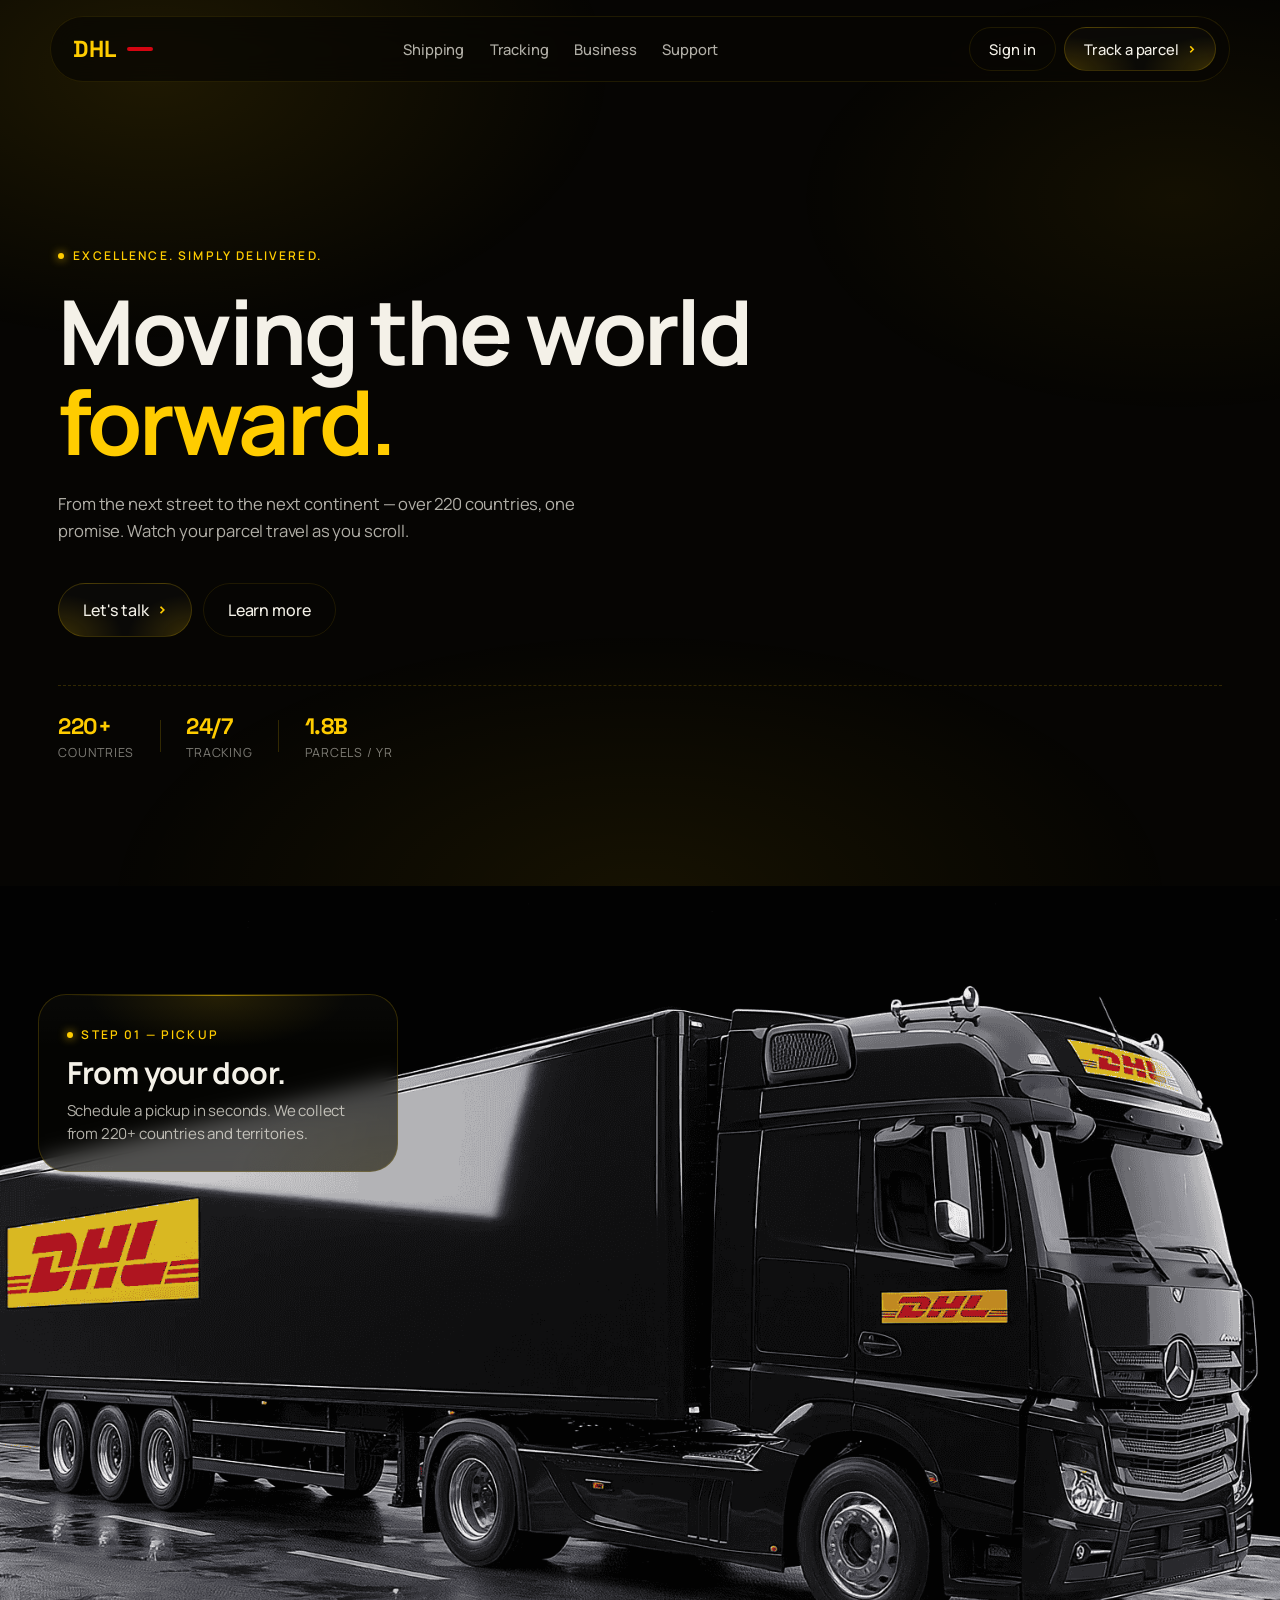
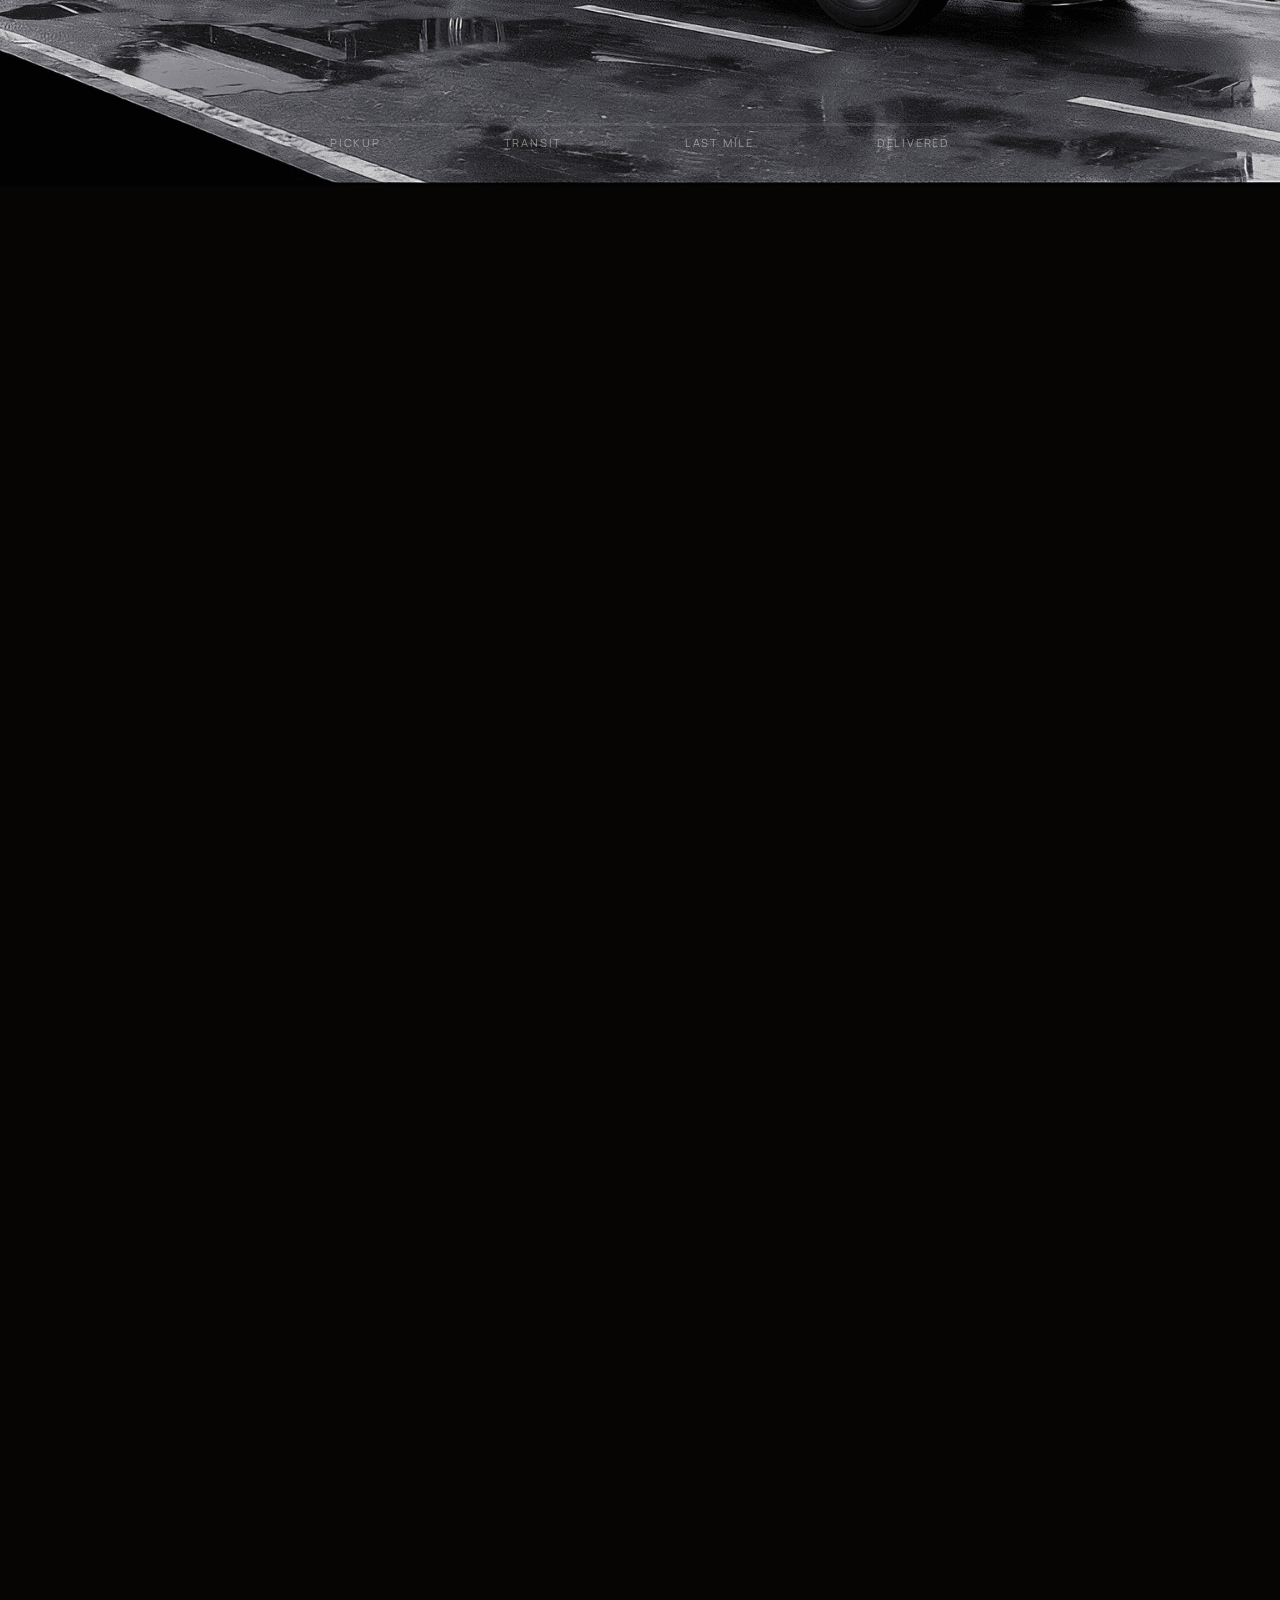
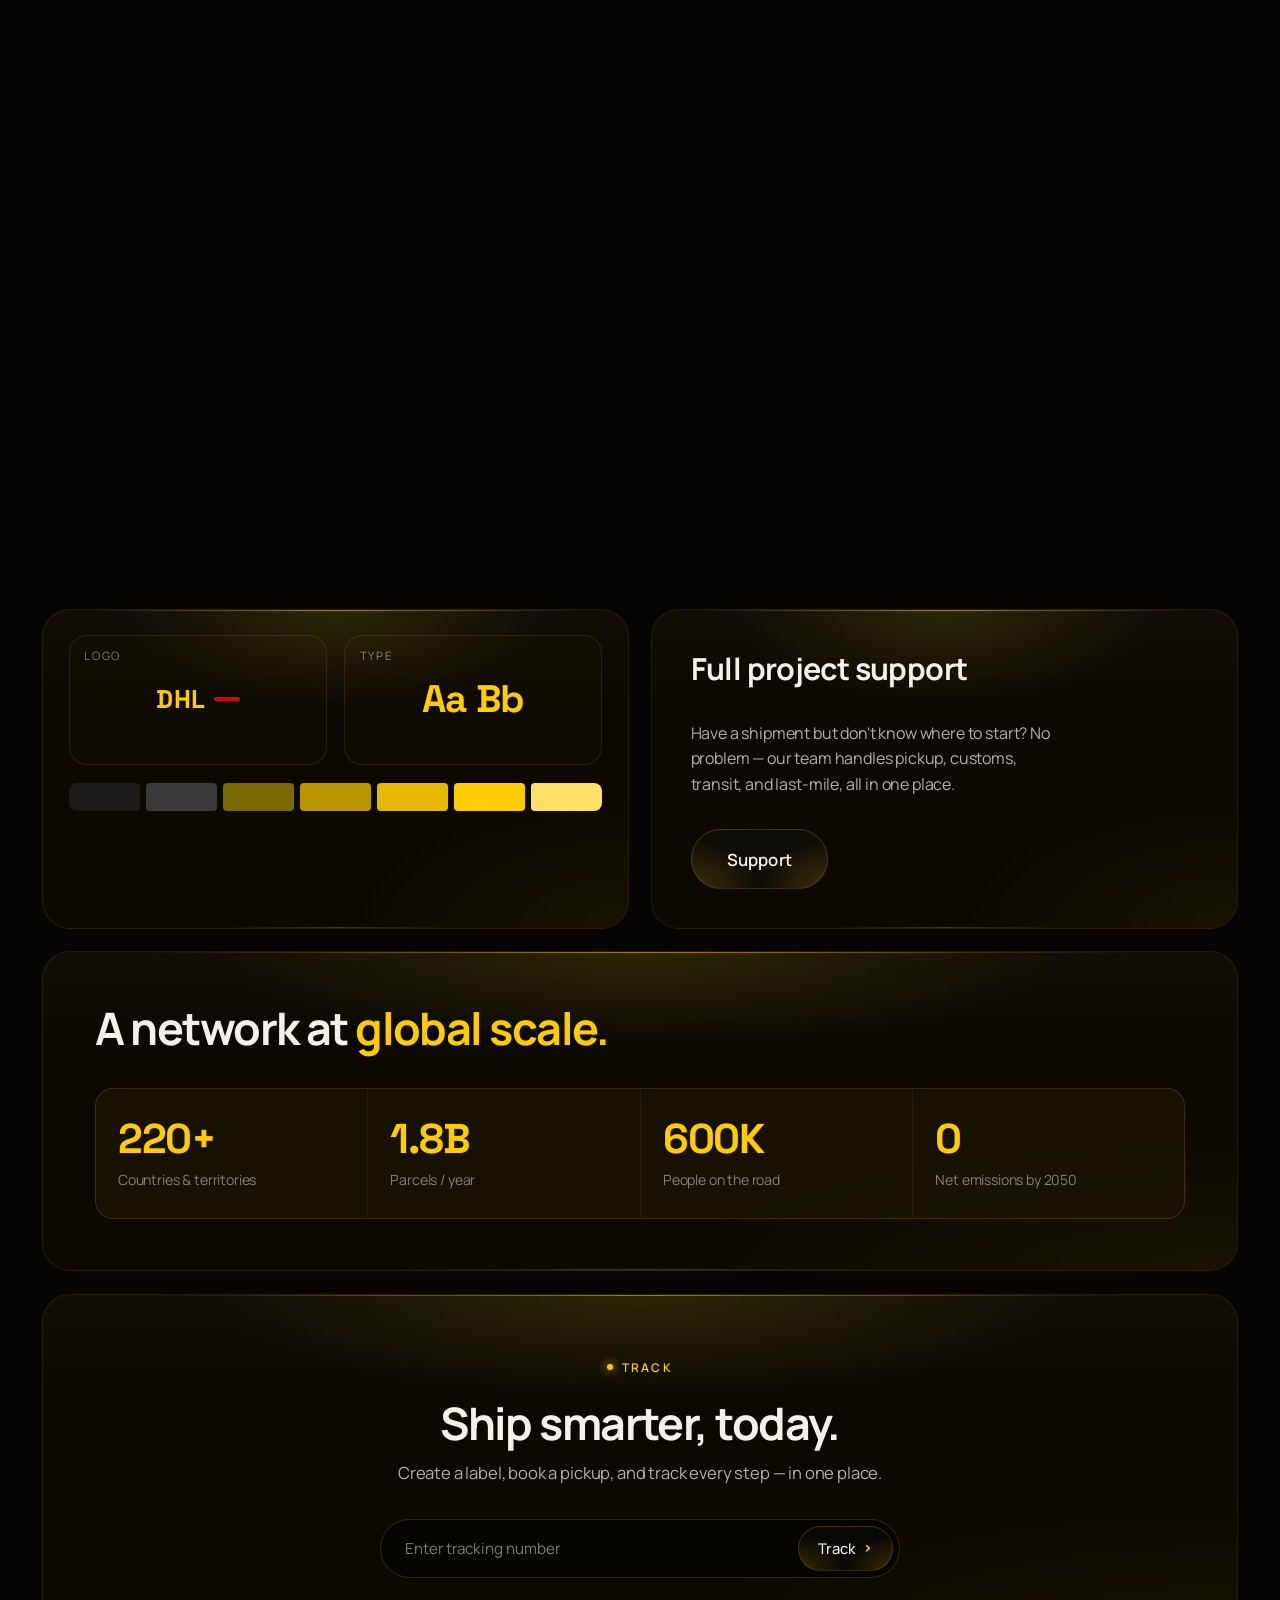
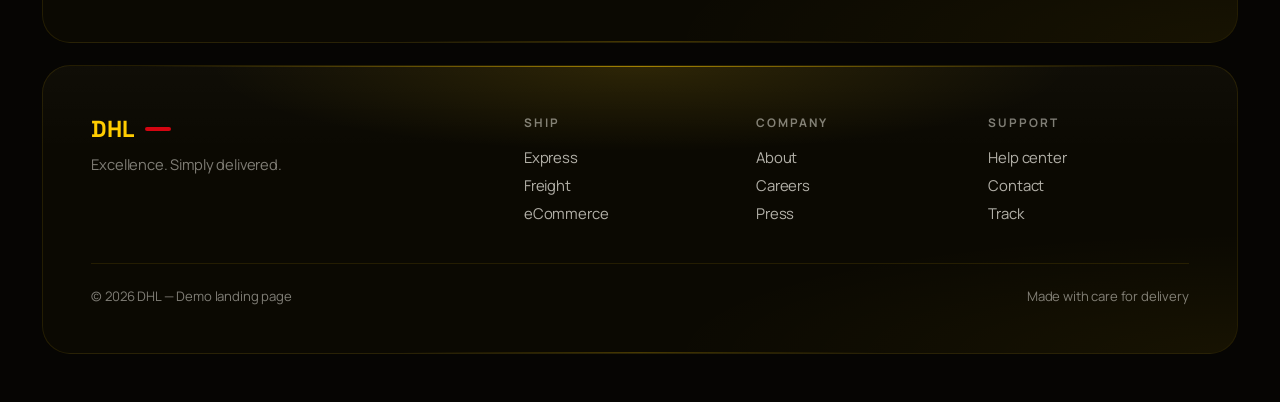
==== index.html @ 3a7c6124 "dd" ====
<!DOCTYPE html>
<html lang="en">
<head>
  <meta charset="UTF-8" />
  <meta name="viewport" content="width=device-width, initial-scale=1.0" />
  <title>DHL — Delivered. Worldwide.</title>
  <link rel="preconnect" href="https://fonts.googleapis.com" />
  <link rel="preconnect" href="https://fonts.gstatic.com" crossorigin />
  <link
    href="https://fonts.googleapis.com/css2?family=Manrope:wght@300;400;500;600;700;800&family=Space+Grotesk:wght@500;700&display=swap"
    rel="stylesheet"
  />
  <link rel="stylesheet" href="style.css" />
</head>
<body>
  <!-- ambient glow -->
  <div class="ambient" aria-hidden="true"></div>

  <!-- NAV -->
  <header class="nav card-thin">
    <a class="brand" href="#">
      <span class="brand-mark">DHL</span>
      <span class="brand-bar"></span>
    </a>
    <nav class="nav-links">
      <a href="#shipping">Shipping</a>
      <a href="#tracking">Tracking</a>
      <a href="#business">Business</a>
      <a href="#support">Support</a>
    </nav>
    <div class="nav-cta">
      <button class="pill ghost">Sign in</button>
      <button class="pill">Track a parcel <span class="arrow">›</span></button>
    </div>
  </header>

  <main>
   <div class="page">
    <!-- HERO CARD -->
    <section class="card hero-card">
      <div class="card-glow"></div>
      <div class="kicker"><span class="dot"></span> Excellence. Simply delivered.</div>
      <h1 class="display">
        Moving the world<br />
        <span class="accent">forward.</span>
      </h1>
      <p class="lede">
        From the next street to the next continent — over 220 countries, one promise.
        Watch your parcel travel as you scroll.
      </p>
      <div class="hero-actions">
        <button class="pill lg">Let's talk <span class="arrow">›</span></button>
        <button class="pill ghost lg">Learn more</button>
      </div>
      <div class="hero-meta">
        <div><span class="meta-num">220+</span><span class="meta-lbl">Countries</span></div>
        <div class="vline"></div>
        <div><span class="meta-num">24/7</span><span class="meta-lbl">Tracking</span></div>
        <div class="vline"></div>
        <div><span class="meta-num">1.8B</span><span class="meta-lbl">Parcels / yr</span></div>
      </div>
    </section>
   </div>

    <!-- SCROLL SCENE (full-bleed) -->
    <section class="scroll-scene">
      <div class="sticky">
        <canvas id="frames"></canvas>

        <!-- Top-left -->
        <div class="overlay-card tl" data-start="0.0" data-end="0.35">
          <div class="card-glow"></div>
          <span class="kicker"><span class="dot"></span> Step 01 — Pickup</span>
          <h2>From your door.</h2>
          <p>Schedule a pickup in seconds. We collect from 220+ countries and territories.</p>
        </div>

        <!-- Top-right -->
        <div class="overlay-card tr" data-start="0.25" data-end="0.6">
          <div class="card-glow"></div>
          <span class="kicker"><span class="dot"></span> Step 02 — In transit</span>
          <h2>On the move.</h2>
          <p>Real-time tracking, 24/7 — sorting hubs, long-haul road and air, all visible.</p>
        </div>

        <!-- Bottom-left -->
        <div class="overlay-card bl" data-start="0.5" data-end="0.85">
          <div class="card-glow"></div>
          <span class="kicker"><span class="dot"></span> Step 03 — Last mile</span>
          <h2>Through every city.</h2>
          <p>Hybrid fleets and local couriers. Fewer emissions, faster doorstep arrivals.</p>
        </div>

        <!-- Bottom-right -->
        <div class="overlay-card br" data-start="0.75" data-end="1.0">
          <div class="card-glow"></div>
          <span class="kicker"><span class="dot"></span> Step 04 — Delivered</span>
          <h2>To their hands.</h2>
          <p>Signed, photographed, confirmed. Peace of mind, every time.</p>
        </div>

        <!-- Route progress -->
        <div class="route">
          <div class="route-track"><div class="route-fill" id="routeFill"></div></div>
          <div class="route-labels">
            <span>Pickup</span><span>Transit</span><span>Last mile</span><span>Delivered</span>
          </div>
        </div>
      </div>
    </section>

   <div class="page">
    <!-- BRAND / SUPPORT CARD ROW -->
    <section class="row">
      <div class="card brand-card">
        <div class="card-glow"></div>
        <div class="brand-row">
          <div class="brand-tile">
            <span class="tile-lbl">Logo</span>
            <div class="tile-content">
              <span class="brand-mark">DHL</span>
              <span class="brand-bar"></span>
            </div>
          </div>
          <div class="brand-tile">
            <span class="tile-lbl">Type</span>
            <div class="tile-content type-sample">Aa Bb</div>
          </div>
        </div>
        <div class="palette">
          <span style="--c:#1a1a1a"></span>
          <span style="--c:#3a3a3a"></span>
          <span style="--c:#7a6800"></span>
          <span style="--c:#b89400"></span>
          <span style="--c:#e6b800"></span>
          <span style="--c:#ffcc00"></span>
          <span style="--c:#ffe066"></span>
        </div>
      </div>

      <div class="card support-card">
        <div class="card-glow"></div>
        <h3>Full project support</h3>
        <p>
          Have a shipment but don't know where to start? No problem — our team
          handles pickup, customs, transit, and last-mile, all in one place.
        </p>
        <button class="pill big-cta">Support</button>
      </div>
    </section>

    <!-- STATS CARD -->
    <section class="card stats-card">
      <div class="card-glow"></div>
      <h3 class="display sm">A network at <span class="accent">global scale.</span></h3>
      <div class="stats-grid">
        <div class="stat">
          <div class="num">220+</div>
          <div class="lbl">Countries &amp; territories</div>
        </div>
        <div class="stat">
          <div class="num">1.8B</div>
          <div class="lbl">Parcels / year</div>
        </div>
        <div class="stat">
          <div class="num">600K</div>
          <div class="lbl">People on the road</div>
        </div>
        <div class="stat">
          <div class="num">0</div>
          <div class="lbl">Net emissions by 2050</div>
        </div>
      </div>
    </section>

    <!-- TRACK CTA CARD -->
    <section class="card cta-card">
      <div class="card-glow"></div>
      <span class="kicker"><span class="dot"></span> Track</span>
      <h3 class="display sm">Ship smarter, today.</h3>
      <p class="lede">Create a label, book a pickup, and track every step — in one place.</p>
      <div class="cta-row">
        <input type="text" placeholder="Enter tracking number" />
        <button class="pill">Track <span class="arrow">›</span></button>
      </div>
    </section>

    <!-- FOOTER -->
    <footer class="card foot-card">
      <div class="card-glow"></div>
      <div class="foot-grid">
        <div>
          <div class="brand">
            <span class="brand-mark">DHL</span>
            <span class="brand-bar"></span>
          </div>
          <p class="muted">Excellence. Simply delivered.</p>
        </div>
        <div>
          <h4>Ship</h4>
          <a>Express</a><a>Freight</a><a>eCommerce</a>
        </div>
        <div>
          <h4>Company</h4>
          <a>About</a><a>Careers</a><a>Press</a>
        </div>
        <div>
          <h4>Support</h4>
          <a>Help center</a><a>Contact</a><a>Track</a>
        </div>
      </div>
      <div class="foot-bottom">
        <span>© 2026 DHL — Demo landing page</span>
        <span>Made with care for delivery</span>
      </div>
    </footer>
   </div>
  </main>

  <script src="app.js"></script>
</body>
</html>
---- style.css ----
/* ============================================
   DHL — yellow design system, Paradigm-inspired
   ============================================ */

*, *::before, *::after { margin: 0; padding: 0; box-sizing: border-box; }

:root {
  --bg:        #060503;
  --bg-2:      #0c0a04;
  --surface:   rgba(255, 204, 0, 0.025);
  --surface-2: rgba(255, 204, 0, 0.04);
  --line:      rgba(255, 204, 0, 0.10);
  --line-2:    rgba(255, 204, 0, 0.18);
  --fg:        #f4f1e8;
  --fg-soft:   rgba(244, 241, 232, 0.72);
  --muted:     rgba(244, 241, 232, 0.5);
  --yellow:    #ffcc00;
  --yellow-2:  #ffe066;
  --yellow-dim:#b89400;
  --red:       #d40511;
  --radius:    28px;
  --radius-sm: 18px;
  --radius-pill: 999px;
}

html, body {
  background: var(--bg);
  color: var(--fg);
  font-family: "Manrope", -apple-system, BlinkMacSystemFont, "Segoe UI", sans-serif;
  -webkit-font-smoothing: antialiased;
  text-rendering: optimizeLegibility;
  letter-spacing: -0.01em;
}
body { width: 100%; }

a { color: inherit; text-decoration: none; }
button { font: inherit; cursor: pointer; border: none; background: none; color: inherit; }
input { font: inherit; }

.accent { color: var(--yellow); }
.muted  { color: var(--muted); }

/* ---------- Ambient page glow ---------- */
.ambient {
  position: fixed;
  inset: 0;
  pointer-events: none;
  z-index: 0;
  background:
    radial-gradient(60vw 50vh at 12% 8%,  rgba(255, 204, 0, 0.10), transparent 60%),
    radial-gradient(50vw 40vh at 92% 22%, rgba(255, 204, 0, 0.06), transparent 60%),
    radial-gradient(70vw 50vh at 50% 100%, rgba(255, 204, 0, 0.07), transparent 60%);
}

/* ---------- Page layout ---------- */
main {
  position: relative;
  z-index: 1;
}
.page {
  max-width: 1240px;
  margin: 0 auto;
  padding: 0 1.4rem;
  display: flex;
  flex-direction: column;
  gap: 1.4rem;
}
/* spacing for the first page wrapper (under fixed nav) and the last */
main > .page:first-child { padding-top: 9rem; padding-bottom: 1.4rem; }
main > .page:last-child  { padding-top: 1.4rem; padding-bottom: 3rem; }

/* ---------- Card system ---------- */
.card {
  position: relative;
  border-radius: var(--radius);
  background:
    linear-gradient(180deg, rgba(255,255,255,0.02), rgba(255,255,255,0) 30%),
    var(--surface);
  border: 1px solid var(--line);
  overflow: hidden;
  isolation: isolate;
}
/* top-edge highlight (gradient border feel) */
.card::before {
  content: "";
  position: absolute;
  top: 0; left: 8%; right: 8%;
  height: 1px;
  background: linear-gradient(90deg, transparent, var(--yellow), transparent);
  opacity: 0.55;
  pointer-events: none;
}
/* bottom edge subtle line */
.card::after {
  content: "";
  position: absolute;
  bottom: 0; left: 30%; right: 30%;
  height: 1px;
  background: linear-gradient(90deg, transparent, rgba(255,204,0,0.25), transparent);
  pointer-events: none;
}
/* internal radial glow */
.card-glow {
  position: absolute;
  inset: -1px;
  pointer-events: none;
  background:
    radial-gradient(60% 50% at 50% 0%, rgba(255, 204, 0, 0.12), transparent 60%),
    radial-gradient(80% 70% at 100% 100%, rgba(255, 204, 0, 0.05), transparent 60%);
  z-index: -1;
}

.card-thin {
  border-radius: var(--radius-pill);
  border: 1px solid var(--line);
  background: rgba(8, 7, 4, 0.7);
  backdrop-filter: blur(14px);
  -webkit-backdrop-filter: blur(14px);
}

/* ---------- Pills (buttons) ---------- */
.pill {
  position: relative;
  display: inline-flex;
  align-items: center;
  gap: 0.5rem;
  padding: 0.7rem 1.2rem;
  border-radius: var(--radius-pill);
  border: 1px solid var(--line-2);
  background:
    radial-gradient(120% 200% at 0% 100%, rgba(255,204,0,0.18), transparent 40%),
    radial-gradient(120% 200% at 100% 100%, rgba(255,204,0,0.18), transparent 40%),
    rgba(255, 255, 255, 0.02);
  color: var(--fg);
  font-weight: 500;
  font-size: 0.92rem;
  letter-spacing: -0.005em;
  transition: border-color 0.2s ease, background 0.2s ease, transform 0.15s ease;
}
.pill:hover {
  border-color: var(--yellow);
  transform: translateY(-1px);
}
.pill .arrow {
  display: inline-block;
  transform: translateY(-1px);
  color: var(--yellow);
  font-weight: 700;
}
.pill.lg  { padding: 0.95rem 1.5rem; font-size: 1rem; }
.pill.big-cta {
  padding: 1.1rem 2.2rem;
  font-size: 1.05rem;
  font-weight: 600;
  letter-spacing: 0.01em;
}
.pill.ghost {
  background: transparent;
  border-color: var(--line);
}
.pill.ghost:hover { border-color: var(--line-2); }

/* ---------- Typography ---------- */
.kicker {
  display: inline-flex;
  align-items: center;
  gap: 0.55rem;
  font-size: 0.75rem;
  font-weight: 600;
  letter-spacing: 0.18em;
  text-transform: uppercase;
  color: var(--yellow);
  margin-bottom: 1.4rem;
}
.kicker .dot {
  width: 6px; height: 6px;
  border-radius: 50%;
  background: var(--yellow);
  box-shadow: 0 0 10px var(--yellow);
}
.display {
  font-size: clamp(2.6rem, 7vw, 5.6rem);
  font-weight: 700;
  letter-spacing: -0.035em;
  line-height: 1.0;
  color: var(--fg);
}
.display.sm {
  font-size: clamp(1.8rem, 3.6vw, 2.8rem);
  font-weight: 700;
  line-height: 1.1;
}
.lede {
  font-size: clamp(1rem, 1.3vw, 1.12rem);
  color: var(--fg-soft);
  line-height: 1.6;
  max-width: 56ch;
}

/* ---------- NAV ---------- */
.nav {
  position: fixed;
  top: 1rem;
  left: 50%;
  transform: translateX(-50%);
  z-index: 50;
  width: min(1180px, calc(100vw - 2rem));
  display: flex;
  align-items: center;
  justify-content: space-between;
  padding: 0.6rem 0.8rem 0.6rem 1.4rem;
}
.brand {
  display: inline-flex;
  align-items: center;
  gap: 0.55rem;
}
.brand-mark {
  font-family: "Space Grotesk", "Manrope", sans-serif;
  font-weight: 700;
  font-size: 1.45rem;
  letter-spacing: 0.02em;
  color: var(--yellow);
}
.brand-bar {
  display: inline-block;
  width: 26px; height: 4px;
  background: var(--red);
  border-radius: 2px;
}
.nav-links {
  display: flex;
  gap: 1.6rem;
  font-size: 0.92rem;
  color: var(--fg-soft);
  font-weight: 500;
}
.nav-links a:hover { color: var(--yellow); }
.nav-cta { display: flex; gap: 0.5rem; }

@media (max-width: 880px) {
  .nav-links { display: none; }
}

/* ---------- HERO (transparent, no card chrome) ---------- */
.hero-card {
  padding: clamp(2rem, 5vw, 4.4rem) clamp(0.5rem, 2vw, 1rem);
  min-height: 80vh;
  display: flex;
  flex-direction: column;
  justify-content: center;
  background: transparent;
  border: none;
  border-radius: 0;
  overflow: visible;
}
.hero-card::before,
.hero-card::after { content: none; }
.hero-card .card-glow { display: none; }
.hero-card .display { margin-bottom: 1.6rem; }
.hero-card .lede { margin-bottom: 2.4rem; }
.hero-actions {
  display: flex;
  gap: 0.7rem;
  flex-wrap: wrap;
  margin-bottom: 3rem;
}
.hero-meta {
  display: flex;
  align-items: center;
  gap: 1.6rem;
  padding-top: 1.6rem;
  border-top: 1px dashed var(--line-2);
}
.hero-meta > div {
  display: flex;
  flex-direction: column;
  gap: 0.2rem;
}
.meta-num {
  font-family: "Space Grotesk", sans-serif;
  font-weight: 700;
  font-size: 1.4rem;
  color: var(--yellow);
  letter-spacing: -0.02em;
}
.meta-lbl {
  font-size: 0.78rem;
  color: var(--muted);
  letter-spacing: 0.06em;
  text-transform: uppercase;
}
.vline { width: 1px; height: 32px; background: var(--line-2); }

/* ---------- SCROLL SCENE (full-bleed) ---------- */
.scroll-scene {
  position: relative;
  height: 500vh;
  width: 100vw;
}
.sticky {
  position: sticky;
  top: 0;
  height: 100vh;
  width: 100vw;
  overflow: hidden;
}
#frames {
  position: absolute;
  inset: 0;
  width: 100%;
  height: 100%;
  display: block;
}

/* Corner cards — corners of frames are empty */
.overlay-card {
  position: absolute;
  max-width: 360px;
  padding: 1.6rem 1.7rem;
  border-radius: var(--radius);
  background:
    linear-gradient(180deg, rgba(255,255,255,0.02), transparent 30%),
    rgba(8, 7, 4, 0.62);
  border: 1px solid var(--line-2);
  backdrop-filter: blur(10px);
  -webkit-backdrop-filter: blur(10px);
  opacity: 0;
  transform: translateY(14px);
  transition: opacity 0.55s ease, transform 0.55s ease;
  pointer-events: none;
  overflow: hidden;
  isolation: isolate;
}
.overlay-card::before {
  content: "";
  position: absolute;
  top: 0; left: 8%; right: 8%;
  height: 1px;
  background: linear-gradient(90deg, transparent, var(--yellow), transparent);
  opacity: 0.55;
}
.overlay-card.is-active { opacity: 1; transform: translateY(0); }
.overlay-card .kicker { margin-bottom: 0.8rem; }
.overlay-card h2 {
  font-size: clamp(1.4rem, 2.4vw, 1.9rem);
  font-weight: 700;
  letter-spacing: -0.02em;
  line-height: 1.1;
  margin-bottom: 0.55rem;
  color: var(--fg);
}
.overlay-card p {
  font-size: 0.94rem;
  line-height: 1.55;
  color: var(--fg-soft);
}

.overlay-card.tl { top: 12vh; left: 3vw; }
.overlay-card.tr { top: 12vh; right: 3vw; }
.overlay-card.bl { bottom: 16vh; left: 3vw; }
.overlay-card.br { bottom: 16vh; right: 3vw; }

@media (max-width: 760px) {
  .overlay-card { max-width: 78vw; padding: 1.1rem 1.2rem; }
  .overlay-card.tl, .overlay-card.tr { top: 9vh; }
  .overlay-card.bl, .overlay-card.br { bottom: 22vh; }
}

/* Route progress */
.route {
  position: absolute;
  bottom: 4vh;
  left: 50%;
  transform: translateX(-50%);
  width: min(620px, 80vw);
  pointer-events: none;
}
.route-track {
  height: 3px;
  background: rgba(255,255,255,0.08);
  border-radius: 999px;
  overflow: hidden;
}
.route-fill {
  height: 100%;
  width: 0%;
  background: var(--yellow);
  box-shadow: 0 0 18px rgba(255, 204, 0, 0.6);
  transition: width 0.08s linear;
}
.route-labels {
  margin-top: 0.6rem;
  display: flex;
  justify-content: space-between;
  font-size: 0.7rem;
  letter-spacing: 0.16em;
  text-transform: uppercase;
  color: var(--muted);
}

/* ---------- ROW (brand + support, like reference) ---------- */
.row {
  display: grid;
  grid-template-columns: 1fr 1fr;
  gap: 1.4rem;
}
@media (max-width: 880px) {
  .row { grid-template-columns: 1fr; }
}

.brand-card {
  padding: 1.6rem;
  display: flex;
  flex-direction: column;
  gap: 1.1rem;
}
.brand-row {
  display: grid;
  grid-template-columns: 1fr 1fr;
  gap: 1.1rem;
}
.brand-tile {
  position: relative;
  border-radius: var(--radius-sm);
  border: 1px solid var(--line);
  padding: 1.2rem 1.2rem 1.4rem;
  min-height: 130px;
  display: flex;
  flex-direction: column;
  justify-content: center;
  align-items: center;
  background: rgba(255, 204, 0, 0.015);
}
.tile-lbl {
  position: absolute;
  top: 0.7rem; left: 0.9rem;
  font-size: 0.72rem;
  letter-spacing: 0.14em;
  text-transform: uppercase;
  color: var(--muted);
}
.tile-content {
  display: flex;
  align-items: center;
  gap: 0.5rem;
}
.tile-content .brand-mark { font-size: 1.6rem; }
.type-sample {
  font-family: "Space Grotesk", sans-serif;
  font-size: 2.4rem;
  font-weight: 700;
  color: var(--yellow);
  letter-spacing: -0.02em;
}
.palette {
  display: flex;
  gap: 6px;
  height: 28px;
  border-radius: 8px;
  overflow: hidden;
}
.palette span {
  flex: 1;
  background: var(--c);
  border-radius: 4px;
}

.support-card {
  padding: clamp(1.6rem, 3vw, 2.4rem);
  display: flex;
  flex-direction: column;
  justify-content: space-between;
  gap: 1.4rem;
  min-height: 320px;
}
.support-card h3 {
  font-size: clamp(1.4rem, 2.4vw, 1.9rem);
  font-weight: 700;
  letter-spacing: -0.02em;
  color: var(--fg);
}
.support-card p {
  color: var(--fg-soft);
  line-height: 1.6;
  font-size: 1rem;
  max-width: 38ch;
}
.support-card .pill { align-self: flex-start; }

/* ---------- STATS CARD ---------- */
.stats-card {
  padding: clamp(2rem, 4vw, 3.4rem);
}
.stats-grid {
  margin-top: 2.2rem;
  display: grid;
  grid-template-columns: repeat(4, 1fr);
  gap: 1px;
  background: var(--line);
  border-radius: var(--radius-sm);
  overflow: hidden;
  border: 1px solid var(--line);
}
.stat {
  background: rgba(0,0,0,0.4);
  padding: 1.8rem 1.4rem;
}
.stat .num {
  font-family: "Space Grotesk", sans-serif;
  font-size: clamp(1.8rem, 3.4vw, 2.6rem);
  font-weight: 700;
  color: var(--yellow);
  letter-spacing: -0.03em;
  line-height: 1;
}
.stat .lbl {
  margin-top: 0.7rem;
  color: var(--muted);
  font-size: 0.88rem;
}
@media (max-width: 760px) {
  .stats-grid { grid-template-columns: repeat(2, 1fr); }
}

/* ---------- CTA CARD ---------- */
.cta-card {
  padding: clamp(2.4rem, 5vw, 4rem);
  text-align: center;
  display: flex;
  flex-direction: column;
  align-items: center;
}
.cta-card .kicker { justify-content: center; }
.cta-card .lede {
  margin: 0.8rem auto 2rem;
  text-align: center;
}
.cta-row {
  display: flex;
  gap: 0.4rem;
  width: min(520px, 100%);
  background: rgba(0,0,0,0.55);
  border: 1px solid var(--line-2);
  border-radius: var(--radius-pill);
  padding: 0.4rem;
}
.cta-row input {
  flex: 1;
  background: transparent;
  border: none;
  outline: none;
  padding: 0 1.1rem;
  color: var(--fg);
  font-size: 0.95rem;
}
.cta-row input::placeholder { color: var(--muted); }

/* ---------- FOOTER CARD ---------- */
.foot-card {
  padding: clamp(2rem, 4vw, 3rem);
}
.foot-grid {
  display: grid;
  grid-template-columns: 2fr 1fr 1fr 1fr;
  gap: 2rem;
  padding-bottom: 2rem;
  border-bottom: 1px solid var(--line);
}
.foot-grid h4 {
  font-size: 0.74rem;
  letter-spacing: 0.16em;
  text-transform: uppercase;
  color: var(--muted);
  margin-bottom: 1rem;
  font-weight: 700;
}
.foot-grid a {
  display: block;
  color: var(--fg-soft);
  font-size: 0.93rem;
  margin-bottom: 0.5rem;
}
.foot-grid a:hover { color: var(--yellow); }
.foot-grid .muted { margin-top: 0.6rem; font-size: 0.92rem; }
.foot-bottom {
  padding-top: 1.4rem;
  display: flex;
  justify-content: space-between;
  color: var(--muted);
  font-size: 0.82rem;
}
@media (max-width: 760px) {
  .foot-grid { grid-template-columns: 1fr 1fr; }
  .foot-bottom { flex-direction: column; gap: 0.5rem; }
}
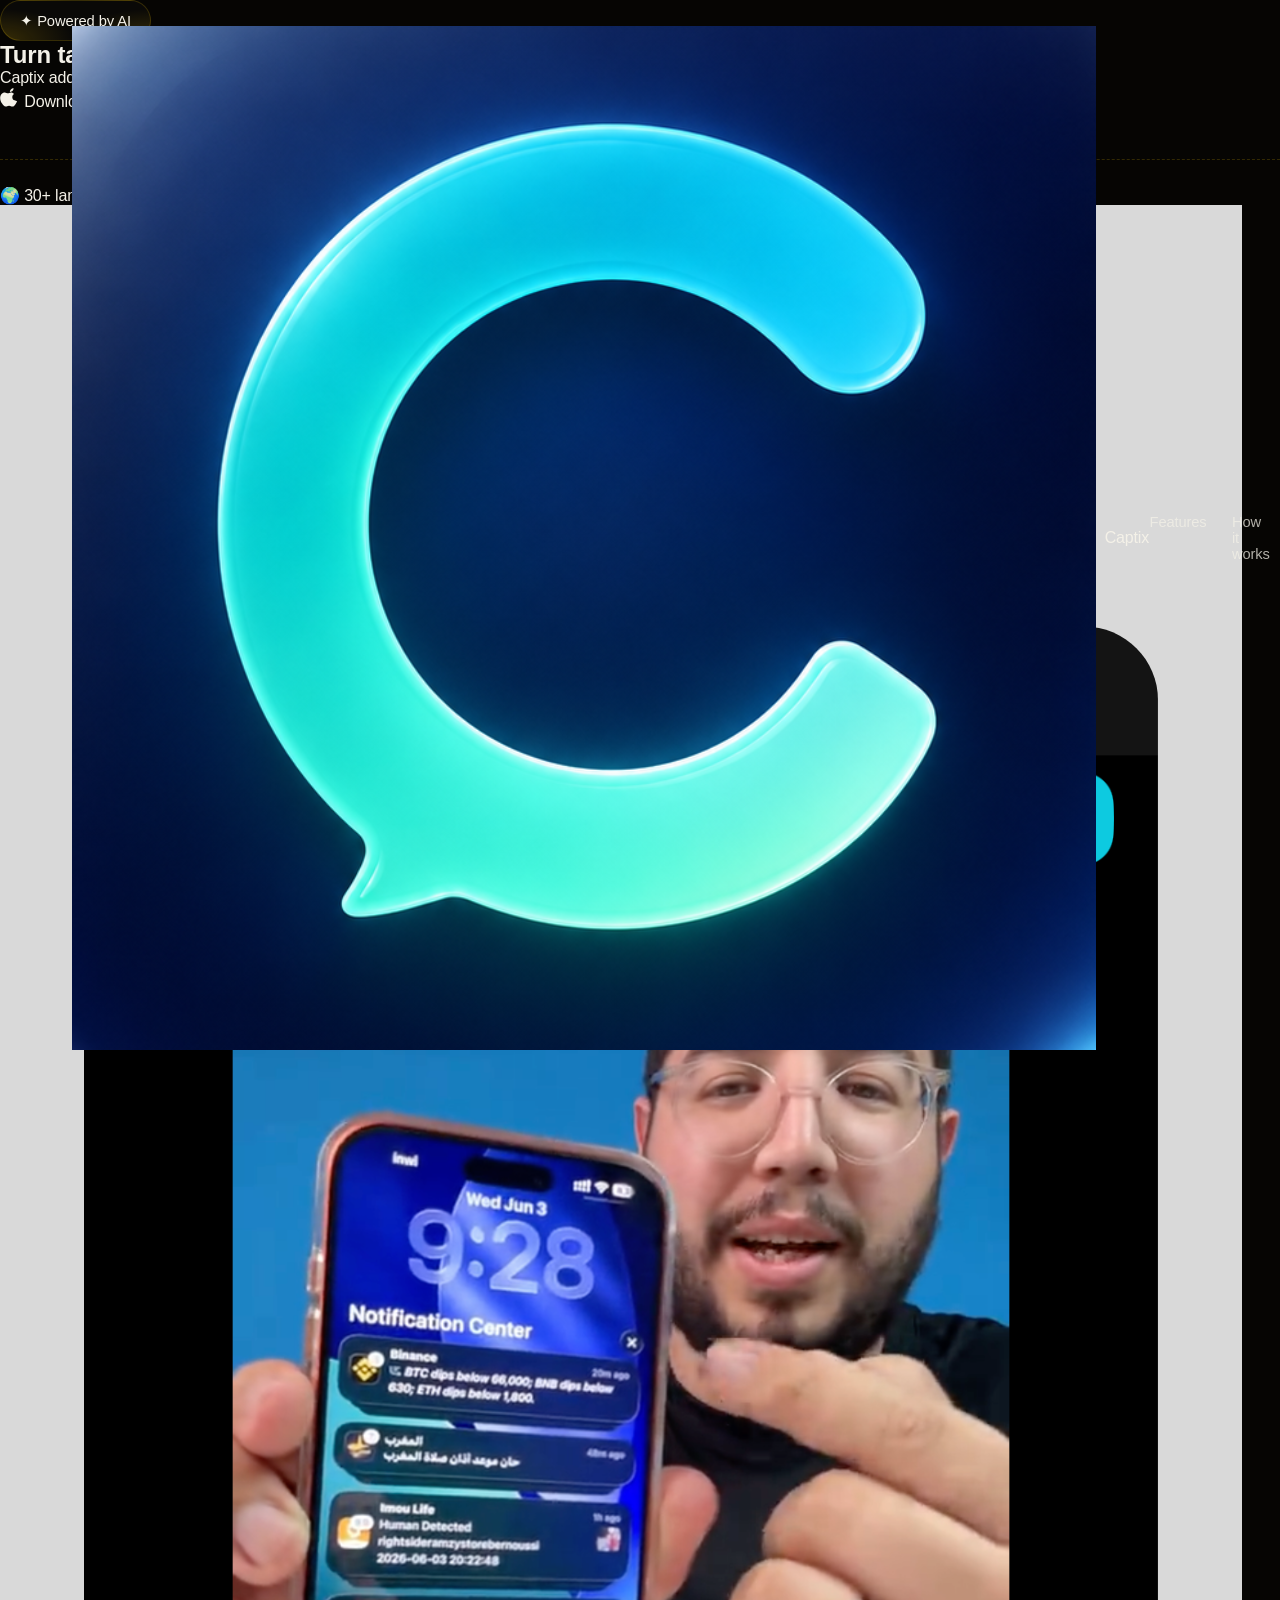
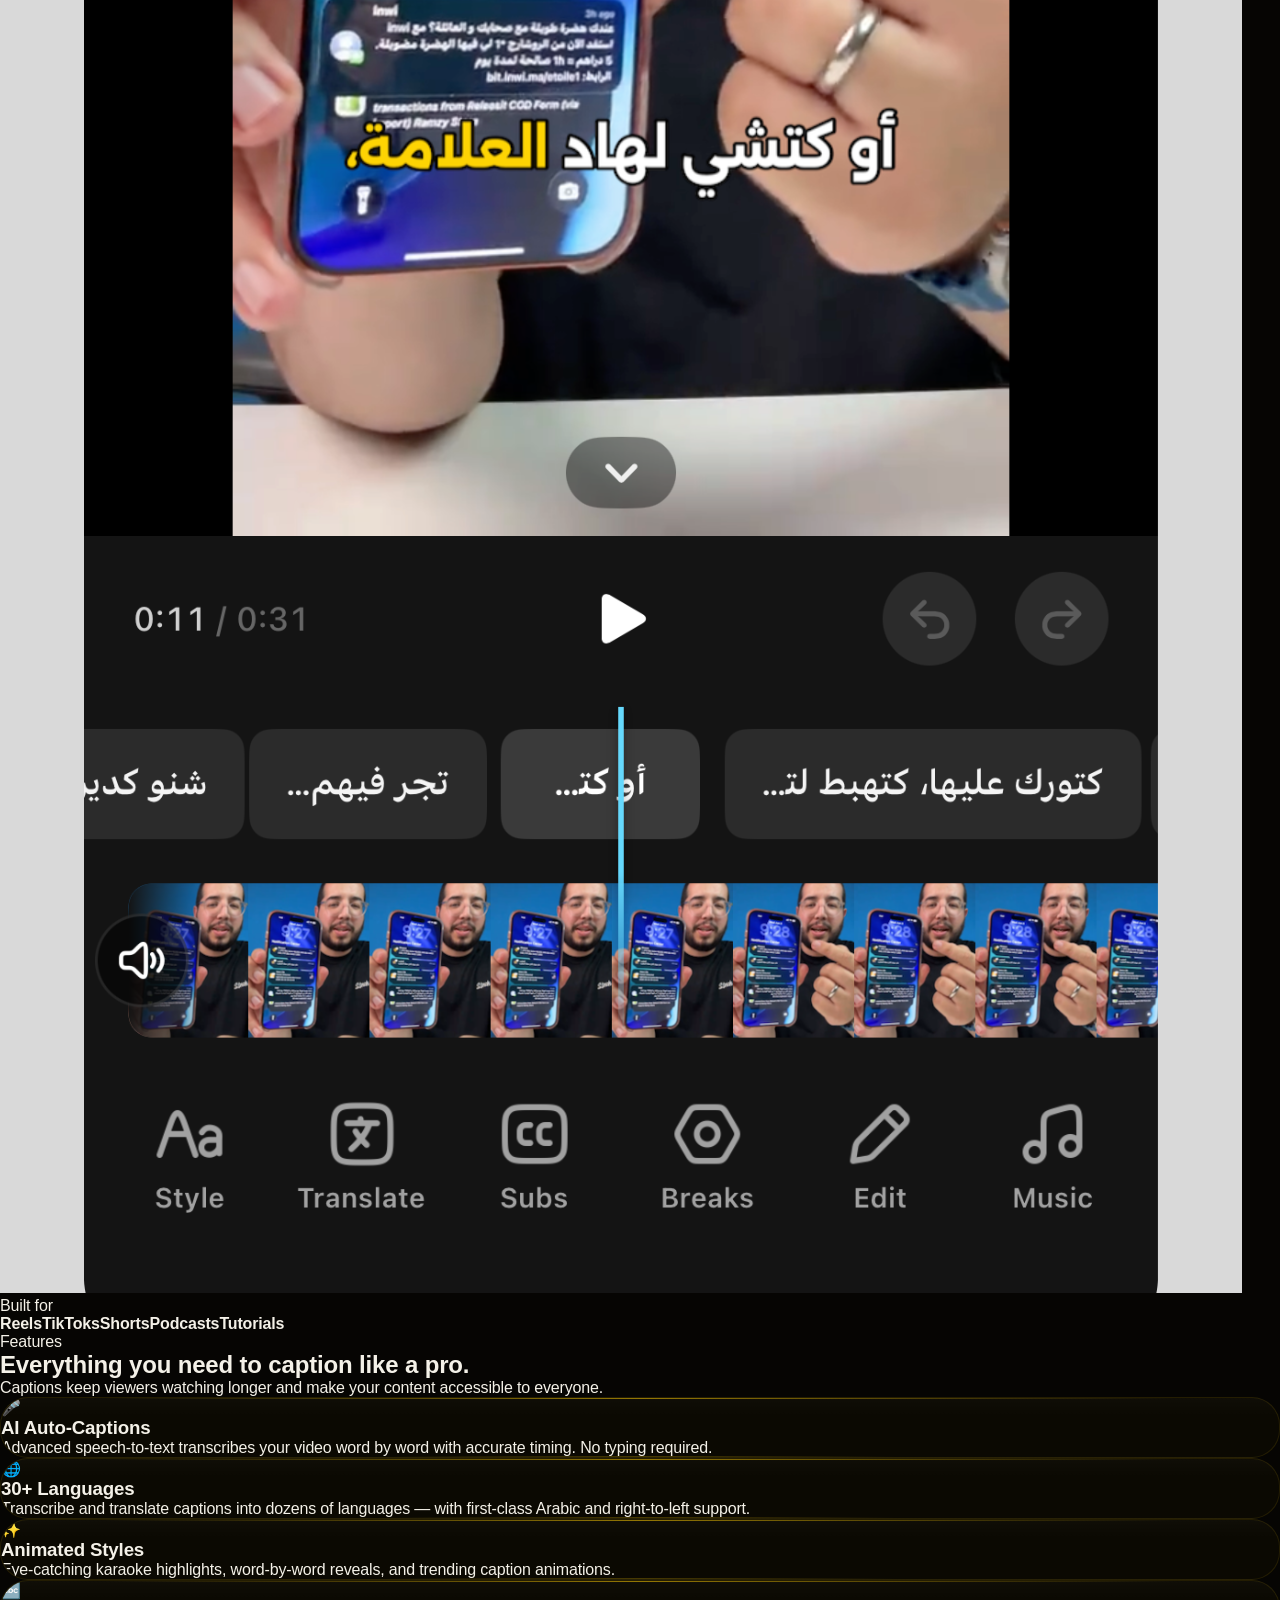
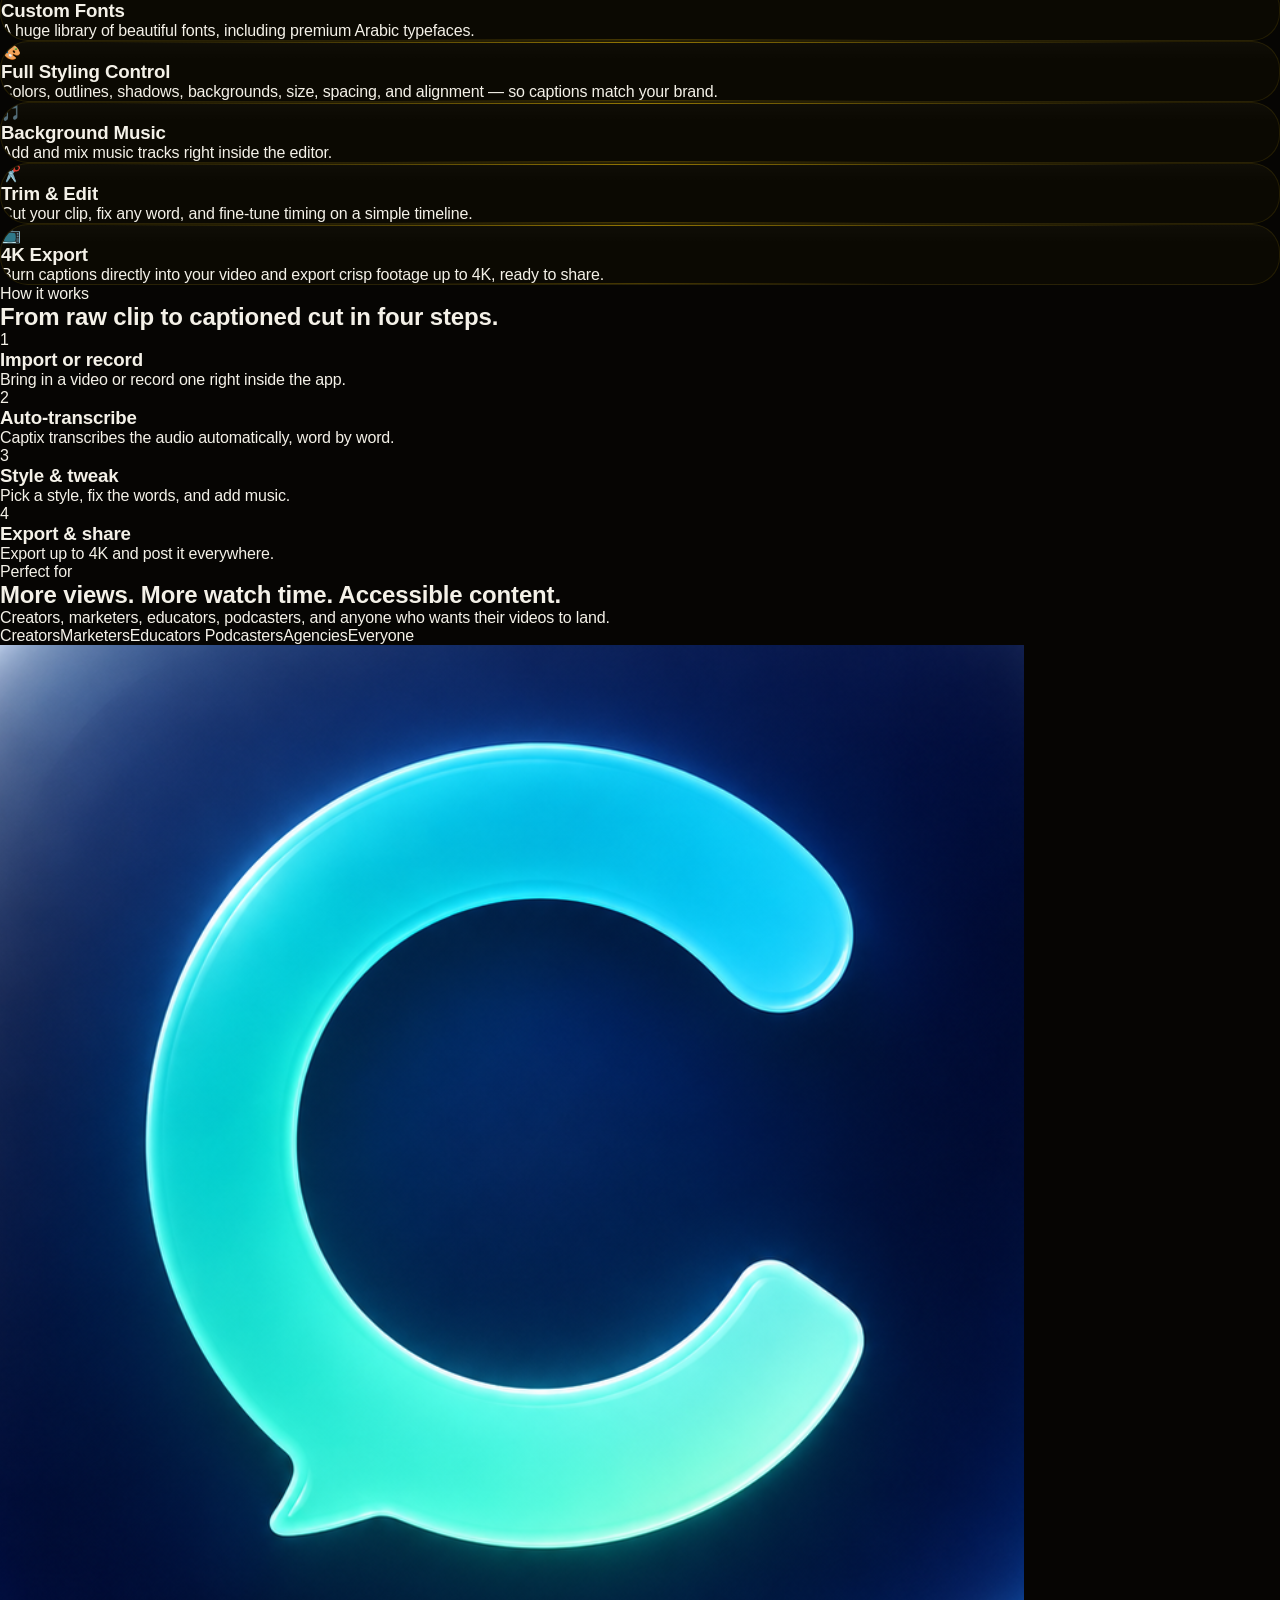
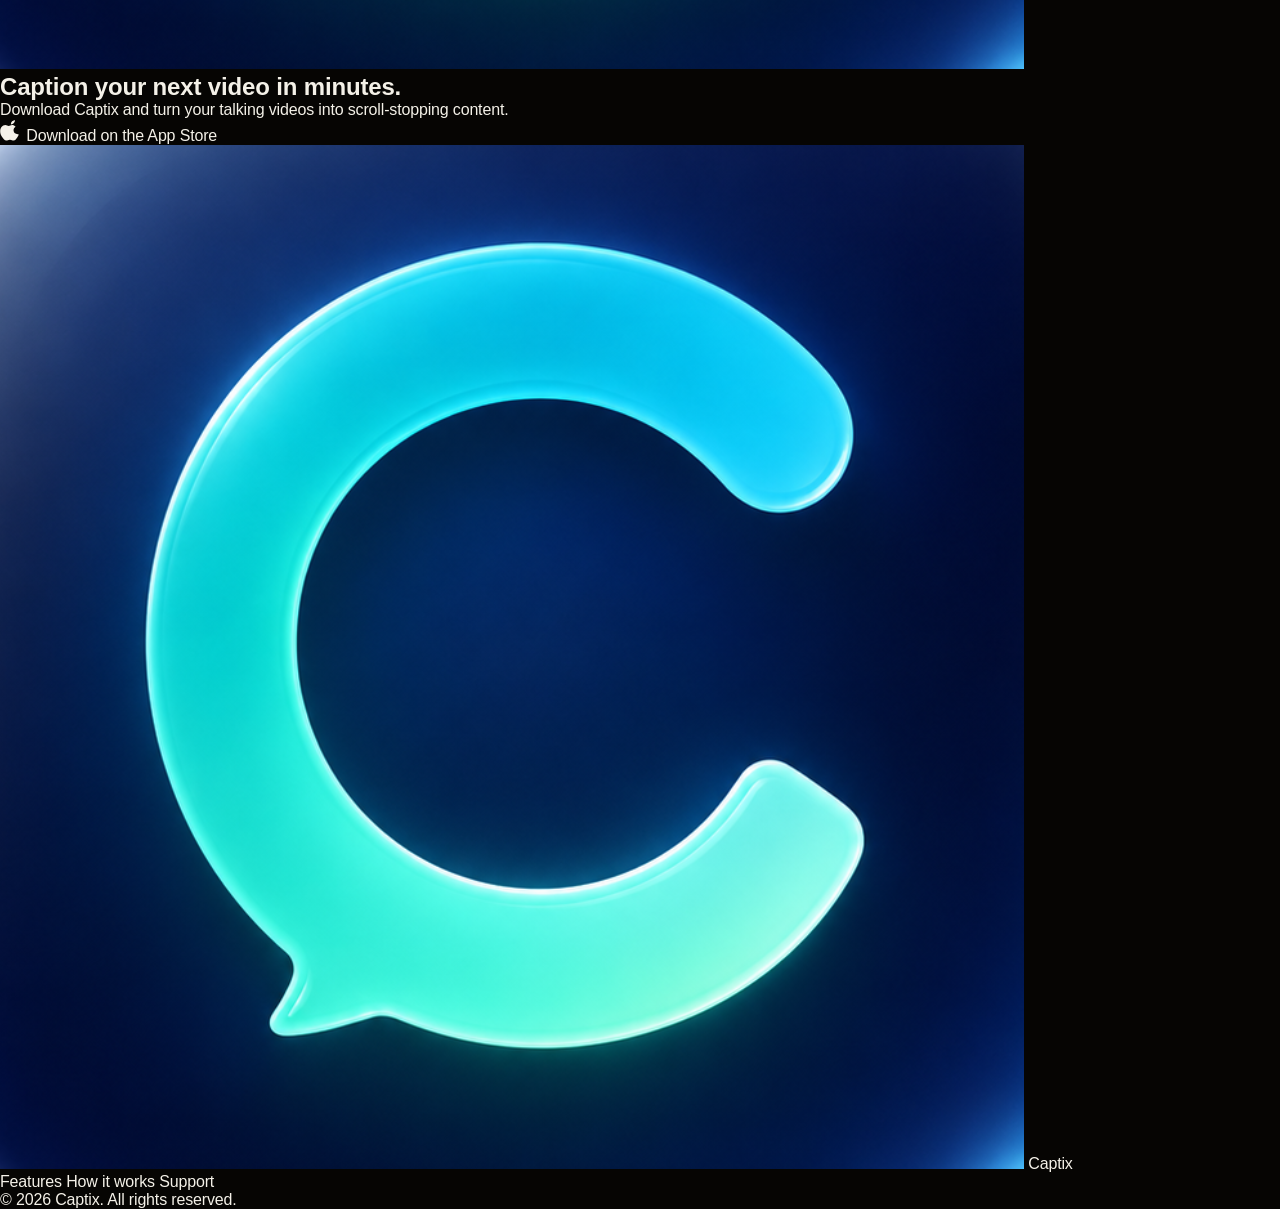
==== commit d9e5850e: "gg" ====
--- a/index.html
+++ b/index.html
@@ -3,220 +3,172 @@
 <head>
   <meta charset="UTF-8" />
   <meta name="viewport" content="width=device-width, initial-scale=1.0" />
-  <title>DHL — Delivered. Worldwide.</title>
+  <title>Captix — AI Captions for Your Videos</title>
+  <meta name="description" content="Captix turns your talking videos into scroll-stopping content with automatic, perfectly timed AI captions. Import, caption, style, and export in minutes." />
+  <meta property="og:title" content="Captix — AI Captions for Your Videos" />
+  <meta property="og:description" content="Automatic, perfectly timed captions powered by AI. Caption your next video in minutes." />
+  <meta property="og:image" content="assets/logo.png" />
+  <link rel="icon" type="image/png" href="assets/logo.png" />
   <link rel="preconnect" href="https://fonts.googleapis.com" />
   <link rel="preconnect" href="https://fonts.gstatic.com" crossorigin />
-  <link
-    href="https://fonts.googleapis.com/css2?family=Manrope:wght@300;400;500;600;700;800&family=Space+Grotesk:wght@500;700&display=swap"
-    rel="stylesheet"
-  />
+  <link href="https://fonts.googleapis.com/css2?family=Plus+Jakarta+Sans:wght@400;500;600;700;800&display=swap" rel="stylesheet" />
   <link rel="stylesheet" href="style.css" />
 </head>
 <body>
-  <!-- ambient glow -->
-  <div class="ambient" aria-hidden="true"></div>
+  <div class="glow glow-1" aria-hidden="true"></div>
+  <div class="glow glow-2" aria-hidden="true"></div>
 
   <!-- NAV -->
-  <header class="nav card-thin">
-    <a class="brand" href="#">
-      <span class="brand-mark">DHL</span>
-      <span class="brand-bar"></span>
+  <header class="nav">
+    <a class="brand" href="#top">
+      <img src="assets/logo.png" alt="Captix logo" class="brand-logo" />
+      <span class="brand-name">Captix</span>
     </a>
     <nav class="nav-links">
-      <a href="#shipping">Shipping</a>
-      <a href="#tracking">Tracking</a>
-      <a href="#business">Business</a>
-      <a href="#support">Support</a>
+      <a href="#features">Features</a>
+      <a href="#how">How it works</a>
+      <a href="#who">Who it's for</a>
+      <a href="support/">Support</a>
     </nav>
-    <div class="nav-cta">
-      <button class="pill ghost">Sign in</button>
-      <button class="pill">Track a parcel <span class="arrow">›</span></button>
-    </div>
+    <a href="#download" class="btn btn-primary btn-sm">Download</a>
   </header>
 
-  <main>
-   <div class="page">
-    <!-- HERO CARD -->
-    <section class="card hero-card">
-      <div class="card-glow"></div>
-      <div class="kicker"><span class="dot"></span> Excellence. Simply delivered.</div>
-      <h1 class="display">
-        Moving the world<br />
-        <span class="accent">forward.</span>
-      </h1>
-      <p class="lede">
-        From the next street to the next continent — over 220 countries, one promise.
-        Watch your parcel travel as you scroll.
-      </p>
+  <!-- HERO -->
+  <section class="hero" id="top">
+    <div class="hero-copy">
+      <span class="pill">✦ Powered by AI</span>
+      <h1>Turn talking videos into <span class="grad">scroll-stopping</span> content.</h1>
+      <p class="lead">Captix adds automatic, perfectly timed captions to your videos — powered by AI. Import, caption, style, and export in minutes.</p>
       <div class="hero-actions">
-        <button class="pill lg">Let's talk <span class="arrow">›</span></button>
-        <button class="pill ghost lg">Learn more</button>
+        <a href="#download" class="btn btn-primary">
+          <svg viewBox="0 0 24 24" width="20" height="20" aria-hidden="true" fill="currentColor"><path d="M16.365 1.43c0 1.14-.46 2.21-1.2 3-.81.87-2.13 1.54-3.27 1.45-.14-1.1.42-2.27 1.13-3.02.8-.86 2.21-1.5 3.34-1.43zM20.5 17.04c-.55 1.27-.82 1.83-1.53 2.95-.99 1.56-2.39 3.5-4.12 3.51-1.54.02-1.93-1-4.02-.99-2.09.01-2.52 1.01-4.06.99-1.73-.02-3.05-1.78-4.04-3.34C-.27 16.6-.55 11.4 1.61 8.66c1.04-1.3 2.69-2.12 4.18-2.12 1.52 0 2.47 1 3.73 1 1.22 0 1.96-1 3.72-1 1.33 0 2.74.72 3.75 1.97-3.3 1.8-2.76 6.5.51 7.53z"/></svg>
+          Download on the App Store
+        </a>
+        <a href="#how" class="btn btn-ghost">See how it works →</a>
       </div>
       <div class="hero-meta">
-        <div><span class="meta-num">220+</span><span class="meta-lbl">Countries</span></div>
-        <div class="vline"></div>
-        <div><span class="meta-num">24/7</span><span class="meta-lbl">Tracking</span></div>
-        <div class="vline"></div>
-        <div><span class="meta-num">1.8B</span><span class="meta-lbl">Parcels / yr</span></div>
+        <span>🌍 30+ languages</span>
+        <span>🎬 4K export</span>
+        <span>⚡ Ready in minutes</span>
       </div>
-    </section>
-   </div>
+    </div>
+    <div class="hero-visual">
+      <div class="phone-glow"></div>
+      <img src="assets/screenshot.png" alt="Captix editor with Arabic captions" class="hero-shot" />
+    </div>
+  </section>
 
-    <!-- SCROLL SCENE (full-bleed) -->
-    <section class="scroll-scene">
-      <div class="sticky">
-        <canvas id="frames"></canvas>
+  <!-- LOGO STRIP -->
+  <section class="strip">
+    <span>Built for</span>
+    <div class="strip-items">
+      <b>Reels</b><b>TikToks</b><b>Shorts</b><b>Podcasts</b><b>Tutorials</b>
+    </div>
+  </section>
 
-        <!-- Top-left -->
-        <div class="overlay-card tl" data-start="0.0" data-end="0.35">
-          <div class="card-glow"></div>
-          <span class="kicker"><span class="dot"></span> Step 01 — Pickup</span>
-          <h2>From your door.</h2>
-          <p>Schedule a pickup in seconds. We collect from 220+ countries and territories.</p>
-        </div>
+  <!-- FEATURES -->
+  <section class="section" id="features">
+    <div class="section-head">
+      <span class="eyebrow">Features</span>
+      <h2>Everything you need to caption like a pro.</h2>
+      <p>Captions keep viewers watching longer and make your content accessible to everyone.</p>
+    </div>
+    <div class="grid">
+      <article class="card">
+        <div class="ico">🎤</div>
+        <h3>AI Auto-Captions</h3>
+        <p>Advanced speech-to-text transcribes your video word by word with accurate timing. No typing required.</p>
+      </article>
+      <article class="card">
+        <div class="ico">🌐</div>
+        <h3>30+ Languages</h3>
+        <p>Transcribe and translate captions into dozens of languages — with first-class Arabic and right-to-left support.</p>
+      </article>
+      <article class="card">
+        <div class="ico">✨</div>
+        <h3>Animated Styles</h3>
+        <p>Eye-catching karaoke highlights, word-by-word reveals, and trending caption animations.</p>
+      </article>
+      <article class="card">
+        <div class="ico">🔤</div>
+        <h3>Custom Fonts</h3>
+        <p>A huge library of beautiful fonts, including premium Arabic typefaces.</p>
+      </article>
+      <article class="card">
+        <div class="ico">🎨</div>
+        <h3>Full Styling Control</h3>
+        <p>Colors, outlines, shadows, backgrounds, size, spacing, and alignment — so captions match your brand.</p>
+      </article>
+      <article class="card">
+        <div class="ico">🎵</div>
+        <h3>Background Music</h3>
+        <p>Add and mix music tracks right inside the editor.</p>
+      </article>
+      <article class="card">
+        <div class="ico">✂️</div>
+        <h3>Trim &amp; Edit</h3>
+        <p>Cut your clip, fix any word, and fine-tune timing on a simple timeline.</p>
+      </article>
+      <article class="card">
+        <div class="ico">📺</div>
+        <h3>4K Export</h3>
+        <p>Burn captions directly into your video and export crisp footage up to 4K, ready to share.</p>
+      </article>
+    </div>
+  </section>
 
-        <!-- Top-right -->
-        <div class="overlay-card tr" data-start="0.25" data-end="0.6">
-          <div class="card-glow"></div>
-          <span class="kicker"><span class="dot"></span> Step 02 — In transit</span>
-          <h2>On the move.</h2>
-          <p>Real-time tracking, 24/7 — sorting hubs, long-haul road and air, all visible.</p>
-        </div>
+  <!-- HOW IT WORKS -->
+  <section class="section how" id="how">
+    <div class="section-head">
+      <span class="eyebrow">How it works</span>
+      <h2>From raw clip to captioned cut in four steps.</h2>
+    </div>
+    <div class="steps">
+      <div class="step"><span class="num">1</span><h3>Import or record</h3><p>Bring in a video or record one right inside the app.</p></div>
+      <div class="step"><span class="num">2</span><h3>Auto-transcribe</h3><p>Captix transcribes the audio automatically, word by word.</p></div>
+      <div class="step"><span class="num">3</span><h3>Style &amp; tweak</h3><p>Pick a style, fix the words, and add music.</p></div>
+      <div class="step"><span class="num">4</span><h3>Export &amp; share</h3><p>Export up to 4K and post it everywhere.</p></div>
+    </div>
+  </section>
 
-        <!-- Bottom-left -->
-        <div class="overlay-card bl" data-start="0.5" data-end="0.85">
-          <div class="card-glow"></div>
-          <span class="kicker"><span class="dot"></span> Step 03 — Last mile</span>
-          <h2>Through every city.</h2>
-          <p>Hybrid fleets and local couriers. Fewer emissions, faster doorstep arrivals.</p>
-        </div>
+  <!-- WHO IT'S FOR -->
+  <section class="section who" id="who">
+    <div class="who-inner">
+      <div class="section-head left">
+        <span class="eyebrow">Perfect for</span>
+        <h2>More views. More watch time. Accessible content.</h2>
+        <p>Creators, marketers, educators, podcasters, and anyone who wants their videos to land.</p>
+      </div>
+      <div class="tags">
+        <span>Creators</span><span>Marketers</span><span>Educators</span>
+        <span>Podcasters</span><span>Agencies</span><span>Everyone</span>
+      </div>
+    </div>
+  </section>
 
-        <!-- Bottom-right -->
-        <div class="overlay-card br" data-start="0.75" data-end="1.0">
-          <div class="card-glow"></div>
-          <span class="kicker"><span class="dot"></span> Step 04 — Delivered</span>
-          <h2>To their hands.</h2>
-          <p>Signed, photographed, confirmed. Peace of mind, every time.</p>
-        </div>
+  <!-- CTA / DOWNLOAD -->
+  <section class="cta" id="download">
+    <img src="assets/logo.png" alt="Captix logo" class="cta-logo" />
+    <h2>Caption your next video in minutes.</h2>
+    <p>Download Captix and turn your talking videos into scroll-stopping content.</p>
+    <a href="#" class="btn btn-primary btn-lg">
+      <svg viewBox="0 0 24 24" width="22" height="22" aria-hidden="true" fill="currentColor"><path d="M16.365 1.43c0 1.14-.46 2.21-1.2 3-.81.87-2.13 1.54-3.27 1.45-.14-1.1.42-2.27 1.13-3.02.8-.86 2.21-1.5 3.34-1.43zM20.5 17.04c-.55 1.27-.82 1.83-1.53 2.95-.99 1.56-2.39 3.5-4.12 3.51-1.54.02-1.93-1-4.02-.99-2.09.01-2.52 1.01-4.06.99-1.73-.02-3.05-1.78-4.04-3.34C-.27 16.6-.55 11.4 1.61 8.66c1.04-1.3 2.69-2.12 4.18-2.12 1.52 0 2.47 1 3.73 1 1.22 0 1.96-1 3.72-1 1.33 0 2.74.72 3.75 1.97-3.3 1.8-2.76 6.5.51 7.53z"/></svg>
+      Download on the App Store
+    </a>
+  </section>
 
-        <!-- Route progress -->
-        <div class="route">
-          <div class="route-track"><div class="route-fill" id="routeFill"></div></div>
-          <div class="route-labels">
-            <span>Pickup</span><span>Transit</span><span>Last mile</span><span>Delivered</span>
-          </div>
-        </div>
-      </div>
-    </section>
-
-   <div class="page">
-    <!-- BRAND / SUPPORT CARD ROW -->
-    <section class="row">
-      <div class="card brand-card">
-        <div class="card-glow"></div>
-        <div class="brand-row">
-          <div class="brand-tile">
-            <span class="tile-lbl">Logo</span>
-            <div class="tile-content">
-              <span class="brand-mark">DHL</span>
-              <span class="brand-bar"></span>
-            </div>
-          </div>
-          <div class="brand-tile">
-            <span class="tile-lbl">Type</span>
-            <div class="tile-content type-sample">Aa Bb</div>
-          </div>
-        </div>
-        <div class="palette">
-          <span style="--c:#1a1a1a"></span>
-          <span style="--c:#3a3a3a"></span>
-          <span style="--c:#7a6800"></span>
-          <span style="--c:#b89400"></span>
-          <span style="--c:#e6b800"></span>
-          <span style="--c:#ffcc00"></span>
-          <span style="--c:#ffe066"></span>
-        </div>
-      </div>
-
-      <div class="card support-card">
-        <div class="card-glow"></div>
-        <h3>Full project support</h3>
-        <p>
-          Have a shipment but don't know where to start? No problem — our team
-          handles pickup, customs, transit, and last-mile, all in one place.
-        </p>
-        <button class="pill big-cta">Support</button>
-      </div>
-    </section>
-
-    <!-- STATS CARD -->
-    <section class="card stats-card">
-      <div class="card-glow"></div>
-      <h3 class="display sm">A network at <span class="accent">global scale.</span></h3>
-      <div class="stats-grid">
-        <div class="stat">
-          <div class="num">220+</div>
-          <div class="lbl">Countries &amp; territories</div>
-        </div>
-        <div class="stat">
-          <div class="num">1.8B</div>
-          <div class="lbl">Parcels / year</div>
-        </div>
-        <div class="stat">
-          <div class="num">600K</div>
-          <div class="lbl">People on the road</div>
-        </div>
-        <div class="stat">
-          <div class="num">0</div>
-          <div class="lbl">Net emissions by 2050</div>
-        </div>
-      </div>
-    </section>
-
-    <!-- TRACK CTA CARD -->
-    <section class="card cta-card">
-      <div class="card-glow"></div>
-      <span class="kicker"><span class="dot"></span> Track</span>
-      <h3 class="display sm">Ship smarter, today.</h3>
-      <p class="lede">Create a label, book a pickup, and track every step — in one place.</p>
-      <div class="cta-row">
-        <input type="text" placeholder="Enter tracking number" />
-        <button class="pill">Track <span class="arrow">›</span></button>
-      </div>
-    </section>
-
-    <!-- FOOTER -->
-    <footer class="card foot-card">
-      <div class="card-glow"></div>
-      <div class="foot-grid">
-        <div>
-          <div class="brand">
-            <span class="brand-mark">DHL</span>
-            <span class="brand-bar"></span>
-          </div>
-          <p class="muted">Excellence. Simply delivered.</p>
-        </div>
-        <div>
-          <h4>Ship</h4>
-          <a>Express</a><a>Freight</a><a>eCommerce</a>
-        </div>
-        <div>
-          <h4>Company</h4>
-          <a>About</a><a>Careers</a><a>Press</a>
-        </div>
-        <div>
-          <h4>Support</h4>
-          <a>Help center</a><a>Contact</a><a>Track</a>
-        </div>
-      </div>
-      <div class="foot-bottom">
-        <span>© 2026 DHL — Demo landing page</span>
-        <span>Made with care for delivery</span>
-      </div>
-    </footer>
-   </div>
-  </main>
-
-  <script src="app.js"></script>
+  <!-- FOOTER -->
+  <footer class="footer">
+    <div class="foot-brand">
+      <img src="assets/logo.png" alt="Captix logo" />
+      <span>Captix</span>
+    </div>
+    <nav class="foot-links">
+      <a href="#features">Features</a>
+      <a href="#how">How it works</a>
+      <a href="support/">Support</a>
+    </nav>
+    <p class="copy">© 2026 Captix. All rights reserved.</p>
+  </footer>
 </body>
 </html>
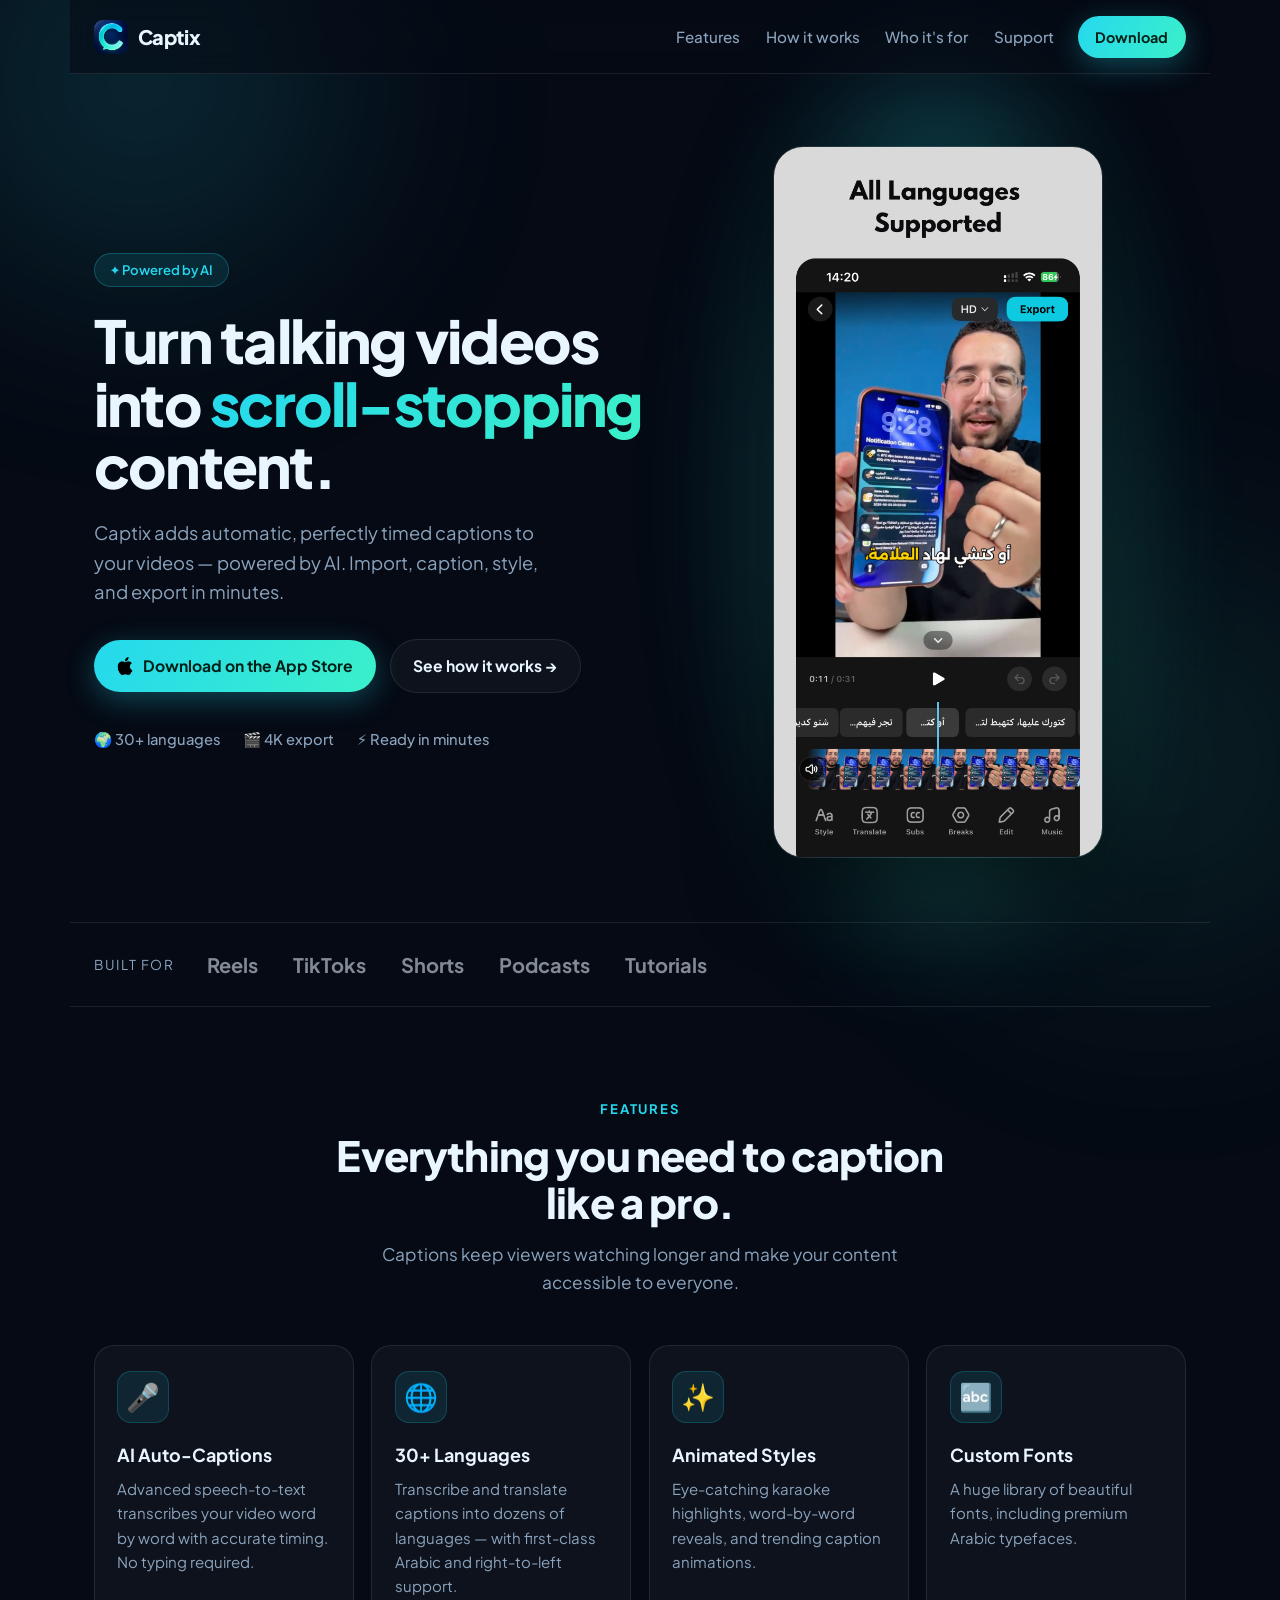
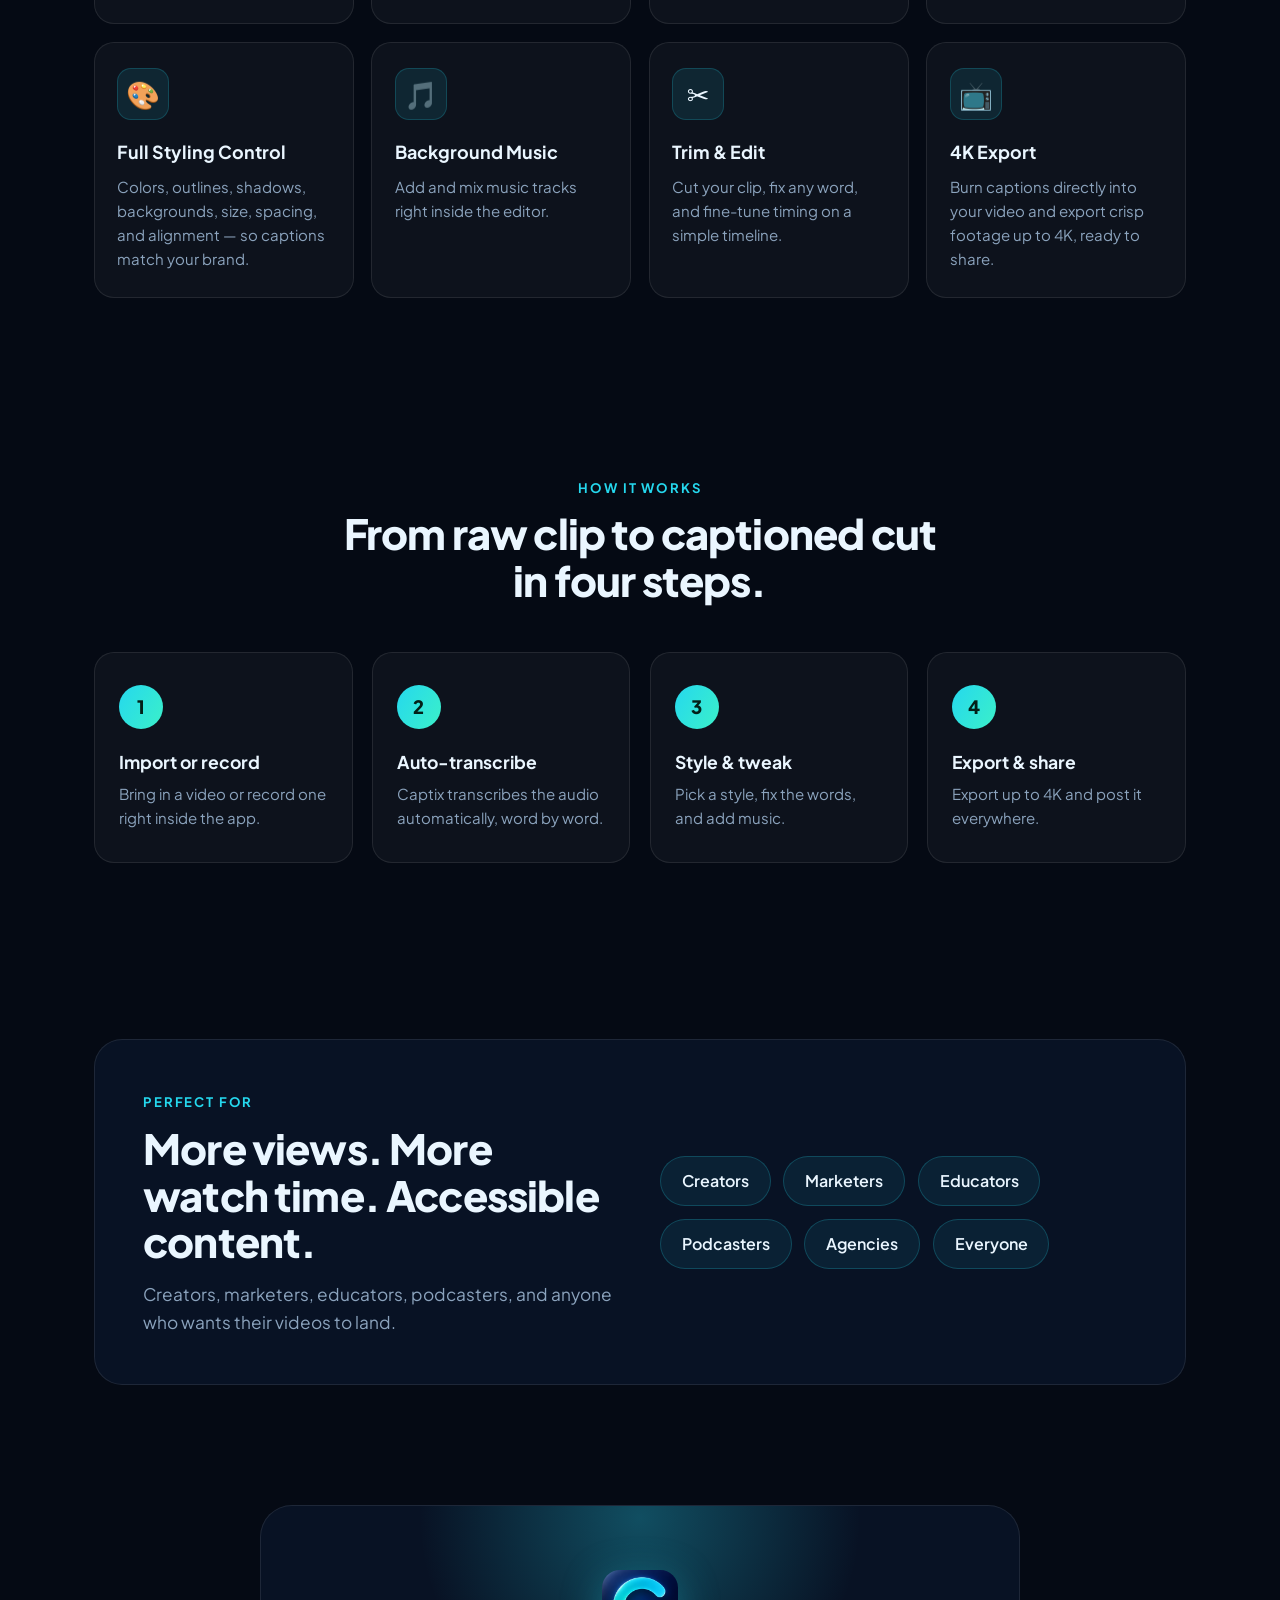
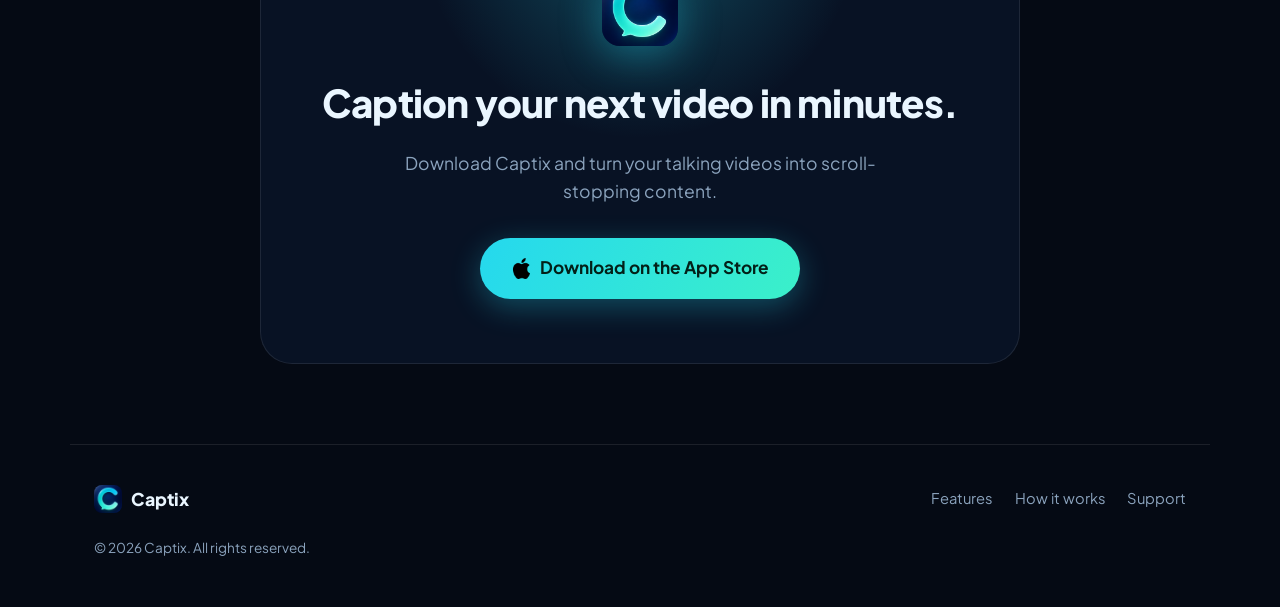
==== commit 37aad3fd: "Use Apple logo image for App Store buttons Replace inline SVG apple icons with assets/apple.png  Co-" ====
--- a/index.html
+++ b/index.html
@@ -41,7 +41,7 @@
       <p class="lead">Captix adds automatic, perfectly timed captions to your videos — powered by AI. Import, caption, style, and export in minutes.</p>
       <div class="hero-actions">
         <a href="#download" class="btn btn-primary">
-          <svg viewBox="0 0 24 24" width="20" height="20" aria-hidden="true" fill="currentColor"><path d="M16.365 1.43c0 1.14-.46 2.21-1.2 3-.81.87-2.13 1.54-3.27 1.45-.14-1.1.42-2.27 1.13-3.02.8-.86 2.21-1.5 3.34-1.43zM20.5 17.04c-.55 1.27-.82 1.83-1.53 2.95-.99 1.56-2.39 3.5-4.12 3.51-1.54.02-1.93-1-4.02-.99-2.09.01-2.52 1.01-4.06.99-1.73-.02-3.05-1.78-4.04-3.34C-.27 16.6-.55 11.4 1.61 8.66c1.04-1.3 2.69-2.12 4.18-2.12 1.52 0 2.47 1 3.73 1 1.22 0 1.96-1 3.72-1 1.33 0 2.74.72 3.75 1.97-3.3 1.8-2.76 6.5.51 7.53z"/></svg>
+          <img src="assets/apple.png" alt="" aria-hidden="true" class="apple-ico" />
           Download on the App Store
         </a>
         <a href="#how" class="btn btn-ghost">See how it works →</a>
@@ -152,7 +152,7 @@
     <h2>Caption your next video in minutes.</h2>
     <p>Download Captix and turn your talking videos into scroll-stopping content.</p>
     <a href="#" class="btn btn-primary btn-lg">
-      <svg viewBox="0 0 24 24" width="22" height="22" aria-hidden="true" fill="currentColor"><path d="M16.365 1.43c0 1.14-.46 2.21-1.2 3-.81.87-2.13 1.54-3.27 1.45-.14-1.1.42-2.27 1.13-3.02.8-.86 2.21-1.5 3.34-1.43zM20.5 17.04c-.55 1.27-.82 1.83-1.53 2.95-.99 1.56-2.39 3.5-4.12 3.51-1.54.02-1.93-1-4.02-.99-2.09.01-2.52 1.01-4.06.99-1.73-.02-3.05-1.78-4.04-3.34C-.27 16.6-.55 11.4 1.61 8.66c1.04-1.3 2.69-2.12 4.18-2.12 1.52 0 2.47 1 3.73 1 1.22 0 1.96-1 3.72-1 1.33 0 2.74.72 3.75 1.97-3.3 1.8-2.76 6.5.51 7.53z"/></svg>
+      <img src="assets/apple.png" alt="" aria-hidden="true" class="apple-ico apple-ico-lg" />
       Download on the App Store
     </a>
   </section>
--- a/style.css
+++ b/style.css
@@ -1,596 +1,363 @@
-/* ============================================
-   DHL — yellow design system, Paradigm-inspired
-   ============================================ */
-
-*, *::before, *::after { margin: 0; padding: 0; box-sizing: border-box; }
-
+/* ============ Captix — base ============ */
 :root {
-  --bg:        #060503;
-  --bg-2:      #0c0a04;
-  --surface:   rgba(255, 204, 0, 0.025);
-  --surface-2: rgba(255, 204, 0, 0.04);
-  --line:      rgba(255, 204, 0, 0.10);
-  --line-2:    rgba(255, 204, 0, 0.18);
-  --fg:        #f4f1e8;
-  --fg-soft:   rgba(244, 241, 232, 0.72);
-  --muted:     rgba(244, 241, 232, 0.5);
-  --yellow:    #ffcc00;
-  --yellow-2:  #ffe066;
-  --yellow-dim:#b89400;
-  --red:       #d40511;
-  --radius:    28px;
-  --radius-sm: 18px;
-  --radius-pill: 999px;
-}
-
-html, body {
+  --bg:        #050a14;
+  --bg-2:      #081224;
+  --surface:   rgba(255,255,255,.035);
+  --surface-2: rgba(255,255,255,.06);
+  --line:      rgba(255,255,255,.09);
+  --ink:       #eaf6ff;
+  --muted:     #8ba3bd;
+  --cyan:      #25d8ee;
+  --teal:      #3bf0c9;
+  --grad:      linear-gradient(120deg, #25d8ee 0%, #3bf0c9 100%);
+  --radius:    20px;
+  --max:       1140px;
+}
+
+* { box-sizing: border-box; margin: 0; padding: 0; }
+
+html { scroll-behavior: smooth; }
+
+body {
+  font-family: "Plus Jakarta Sans", system-ui, -apple-system, sans-serif;
   background: var(--bg);
-  color: var(--fg);
-  font-family: "Manrope", -apple-system, BlinkMacSystemFont, "Segoe UI", sans-serif;
+  color: var(--ink);
+  line-height: 1.6;
+  overflow-x: hidden;
   -webkit-font-smoothing: antialiased;
-  text-rendering: optimizeLegibility;
-  letter-spacing: -0.01em;
-}
-body { width: 100%; }
+}
 
 a { color: inherit; text-decoration: none; }
-button { font: inherit; cursor: pointer; border: none; background: none; color: inherit; }
-input { font: inherit; }
-
-.accent { color: var(--yellow); }
-.muted  { color: var(--muted); }
-
-/* ---------- Ambient page glow ---------- */
-.ambient {
+img { display: block; max-width: 100%; }
+
+/* ambient glows */
+.glow {
   position: fixed;
-  inset: 0;
+  border-radius: 50%;
+  filter: blur(120px);
+  z-index: 0;
   pointer-events: none;
-  z-index: 0;
-  background:
-    radial-gradient(60vw 50vh at 12% 8%,  rgba(255, 204, 0, 0.10), transparent 60%),
-    radial-gradient(50vw 40vh at 92% 22%, rgba(255, 204, 0, 0.06), transparent 60%),
-    radial-gradient(70vw 50vh at 50% 100%, rgba(255, 204, 0, 0.07), transparent 60%);
-}
-
-/* ---------- Page layout ---------- */
-main {
-  position: relative;
-  z-index: 1;
-}
-.page {
-  max-width: 1240px;
+  opacity: .5;
+}
+.glow-1 { top: -180px; left: -120px; width: 520px; height: 520px;
+  background: radial-gradient(circle, rgba(37,216,238,.55), transparent 70%); }
+.glow-2 { top: 480px; right: -160px; width: 560px; height: 560px;
+  background: radial-gradient(circle, rgba(59,240,201,.32), transparent 70%); }
+
+/* ============ buttons ============ */
+.btn {
+  display: inline-flex;
+  align-items: center;
+  gap: .55rem;
+  font-weight: 700;
+  font-size: .98rem;
+  padding: .85rem 1.4rem;
+  border-radius: 999px;
+  transition: transform .18s ease, box-shadow .18s ease, background .18s ease;
+  cursor: pointer;
+  white-space: nowrap;
+}
+.btn-primary {
+  background: var(--grad);
+  color: #032018;
+  box-shadow: 0 8px 30px rgba(37,216,238,.3);
+}
+.btn-primary:hover { transform: translateY(-2px); box-shadow: 0 12px 40px rgba(37,216,238,.45); }
+.btn-ghost {
+  background: var(--surface);
+  color: var(--ink);
+  border: 1px solid var(--line);
+}
+.btn-ghost:hover { background: var(--surface-2); transform: translateY(-2px); }
+.btn-sm { padding: .6rem 1.1rem; font-size: .9rem; }
+.btn-lg { padding: 1.05rem 1.9rem; font-size: 1.08rem; }
+.apple-ico { width: 18px; height: 18px; object-fit: contain; }
+.apple-ico-lg { width: 21px; height: 21px; }
+
+/* ============ nav ============ */
+.nav {
+  position: sticky;
+  top: 0;
+  z-index: 50;
+  display: flex;
+  align-items: center;
+  gap: 1.5rem;
+  max-width: var(--max);
   margin: 0 auto;
-  padding: 0 1.4rem;
-  display: flex;
-  flex-direction: column;
-  gap: 1.4rem;
-}
-/* spacing for the first page wrapper (under fixed nav) and the last */
-main > .page:first-child { padding-top: 9rem; padding-bottom: 1.4rem; }
-main > .page:last-child  { padding-top: 1.4rem; padding-bottom: 3rem; }
-
-/* ---------- Card system ---------- */
-.card {
-  position: relative;
-  border-radius: var(--radius);
-  background:
-    linear-gradient(180deg, rgba(255,255,255,0.02), rgba(255,255,255,0) 30%),
-    var(--surface);
-  border: 1px solid var(--line);
-  overflow: hidden;
-  isolation: isolate;
-}
-/* top-edge highlight (gradient border feel) */
-.card::before {
+  padding: 1rem 1.5rem;
+  width: 100%;
+}
+.nav::before {
   content: "";
   position: absolute;
-  top: 0; left: 8%; right: 8%;
-  height: 1px;
-  background: linear-gradient(90deg, transparent, var(--yellow), transparent);
-  opacity: 0.55;
-  pointer-events: none;
-}
-/* bottom edge subtle line */
-.card::after {
+  inset: 0;
+  background: rgba(5,10,20,.6);
+  backdrop-filter: blur(14px);
+  border-bottom: 1px solid var(--line);
+  z-index: -1;
+}
+.brand { display: flex; align-items: center; gap: .6rem; }
+.brand-logo { width: 34px; height: 34px; border-radius: 9px; }
+.brand-name { font-weight: 800; font-size: 1.25rem; letter-spacing: -.02em; }
+.nav-links { display: flex; gap: 1.6rem; margin-left: auto; }
+.nav-links a { color: var(--muted); font-weight: 500; font-size: .95rem; transition: color .15s; }
+.nav-links a:hover { color: var(--ink); }
+
+/* ============ hero ============ */
+.hero {
+  position: relative;
+  z-index: 1;
+  max-width: var(--max);
+  margin: 0 auto;
+  padding: 4.5rem 1.5rem 3rem;
+  display: grid;
+  grid-template-columns: 1.05fr .95fr;
+  gap: 3rem;
+  align-items: center;
+}
+.pill {
+  display: inline-block;
+  font-size: .82rem;
+  font-weight: 600;
+  color: var(--cyan);
+  background: rgba(37,216,238,.1);
+  border: 1px solid rgba(37,216,238,.25);
+  padding: .35rem .9rem;
+  border-radius: 999px;
+  margin-bottom: 1.4rem;
+}
+.hero h1 {
+  font-size: clamp(2.4rem, 5vw, 3.7rem);
+  line-height: 1.05;
+  letter-spacing: -.03em;
+  font-weight: 800;
+}
+.grad {
+  background: var(--grad);
+  -webkit-background-clip: text;
+  background-clip: text;
+  -webkit-text-fill-color: transparent;
+}
+.lead {
+  color: var(--muted);
+  font-size: 1.15rem;
+  margin: 1.4rem 0 2rem;
+  max-width: 30rem;
+}
+.hero-actions { display: flex; flex-wrap: wrap; gap: .9rem; align-items: center; }
+.hero-meta {
+  display: flex;
+  flex-wrap: wrap;
+  gap: 1.4rem;
+  margin-top: 2.2rem;
+  color: var(--muted);
+  font-size: .92rem;
+  font-weight: 500;
+}
+
+/* hero visual */
+.hero-visual { position: relative; display: flex; justify-content: center; }
+.phone-glow {
+  position: absolute;
+  inset: -8% 18%;
+  background: var(--grad);
+  filter: blur(70px);
+  opacity: .35;
+  border-radius: 50%;
+  z-index: 0;
+}
+.hero-shot {
+  position: relative;
+  z-index: 1;
+  width: 100%;
+  max-width: 330px;
+  border-radius: 30px;
+  border: 1px solid var(--line);
+  box-shadow: 0 30px 80px rgba(0,0,0,.6);
+}
+
+/* ============ strip ============ */
+.strip {
+  max-width: var(--max);
+  margin: 1rem auto 0;
+  padding: 1.6rem 1.5rem;
+  display: flex;
+  align-items: center;
+  gap: 2rem;
+  flex-wrap: wrap;
+  border-top: 1px solid var(--line);
+  border-bottom: 1px solid var(--line);
+}
+.strip > span { color: var(--muted); font-size: .85rem; text-transform: uppercase; letter-spacing: .12em; }
+.strip-items { display: flex; gap: 2.2rem; flex-wrap: wrap; }
+.strip-items b { font-size: 1.25rem; font-weight: 700; color: rgba(234,246,255,.55); }
+
+/* ============ sections ============ */
+.section {
+  position: relative;
+  z-index: 1;
+  max-width: var(--max);
+  margin: 0 auto;
+  padding: 5.5rem 1.5rem;
+}
+.section-head { text-align: center; max-width: 38rem; margin: 0 auto 3rem; }
+.section-head.left { text-align: left; margin: 0; }
+.eyebrow {
+  display: inline-block;
+  color: var(--cyan);
+  font-weight: 700;
+  font-size: .82rem;
+  text-transform: uppercase;
+  letter-spacing: .14em;
+  margin-bottom: .8rem;
+}
+.section-head h2 {
+  font-size: clamp(1.8rem, 3.5vw, 2.6rem);
+  letter-spacing: -.02em;
+  line-height: 1.12;
+  font-weight: 800;
+}
+.section-head p { color: var(--muted); margin-top: 1rem; font-size: 1.08rem; }
+
+/* feature grid */
+.grid {
+  display: grid;
+  grid-template-columns: repeat(4, 1fr);
+  gap: 1.1rem;
+}
+.card {
+  background: var(--surface);
+  border: 1px solid var(--line);
+  border-radius: var(--radius);
+  padding: 1.6rem 1.4rem;
+  transition: transform .2s ease, border-color .2s ease, background .2s ease;
+}
+.card:hover {
+  transform: translateY(-4px);
+  border-color: rgba(37,216,238,.4);
+  background: var(--surface-2);
+}
+.ico {
+  font-size: 1.7rem;
+  width: 52px; height: 52px;
+  display: grid; place-items: center;
+  background: rgba(37,216,238,.1);
+  border: 1px solid rgba(37,216,238,.2);
+  border-radius: 14px;
+  margin-bottom: 1.1rem;
+}
+.card h3 { font-size: 1.12rem; font-weight: 700; margin-bottom: .5rem; }
+.card p { color: var(--muted); font-size: .94rem; }
+
+/* ============ how it works ============ */
+.how .steps {
+  display: grid;
+  grid-template-columns: repeat(4, 1fr);
+  gap: 1.2rem;
+}
+.step {
+  position: relative;
+  background: var(--surface);
+  border: 1px solid var(--line);
+  border-radius: var(--radius);
+  padding: 2rem 1.5rem;
+}
+.num {
+  display: grid; place-items: center;
+  width: 44px; height: 44px;
+  border-radius: 50%;
+  background: var(--grad);
+  color: #032018;
+  font-weight: 800;
+  font-size: 1.15rem;
+  margin-bottom: 1.2rem;
+}
+.step h3 { font-size: 1.1rem; margin-bottom: .4rem; }
+.step p { color: var(--muted); font-size: .94rem; }
+
+/* ============ who ============ */
+.who-inner {
+  background: var(--bg-2);
+  border: 1px solid var(--line);
+  border-radius: 28px;
+  padding: 3rem;
+  display: grid;
+  grid-template-columns: 1fr 1fr;
+  gap: 2.5rem;
+  align-items: center;
+}
+.tags { display: flex; flex-wrap: wrap; gap: .8rem; }
+.tags span {
+  background: rgba(37,216,238,.08);
+  border: 1px solid rgba(37,216,238,.22);
+  color: var(--ink);
+  padding: .7rem 1.3rem;
+  border-radius: 999px;
+  font-weight: 600;
+  font-size: 1rem;
+}
+
+/* ============ CTA ============ */
+.cta {
+  position: relative;
+  z-index: 1;
+  max-width: 760px;
+  margin: 2rem auto 5rem;
+  padding: 4rem 2rem;
+  text-align: center;
+  background: var(--bg-2);
+  border: 1px solid var(--line);
+  border-radius: 32px;
+  overflow: hidden;
+}
+.cta::before {
   content: "";
   position: absolute;
-  bottom: 0; left: 30%; right: 30%;
-  height: 1px;
-  background: linear-gradient(90deg, transparent, rgba(255,204,0,0.25), transparent);
-  pointer-events: none;
-}
-/* internal radial glow */
-.card-glow {
-  position: absolute;
-  inset: -1px;
-  pointer-events: none;
-  background:
-    radial-gradient(60% 50% at 50% 0%, rgba(255, 204, 0, 0.12), transparent 60%),
-    radial-gradient(80% 70% at 100% 100%, rgba(255, 204, 0, 0.05), transparent 60%);
-  z-index: -1;
-}
-
-.card-thin {
-  border-radius: var(--radius-pill);
-  border: 1px solid var(--line);
-  background: rgba(8, 7, 4, 0.7);
-  backdrop-filter: blur(14px);
-  -webkit-backdrop-filter: blur(14px);
-}
-
-/* ---------- Pills (buttons) ---------- */
-.pill {
-  position: relative;
-  display: inline-flex;
-  align-items: center;
-  gap: 0.5rem;
-  padding: 0.7rem 1.2rem;
-  border-radius: var(--radius-pill);
-  border: 1px solid var(--line-2);
-  background:
-    radial-gradient(120% 200% at 0% 100%, rgba(255,204,0,0.18), transparent 40%),
-    radial-gradient(120% 200% at 100% 100%, rgba(255,204,0,0.18), transparent 40%),
-    rgba(255, 255, 255, 0.02);
-  color: var(--fg);
-  font-weight: 500;
-  font-size: 0.92rem;
-  letter-spacing: -0.005em;
-  transition: border-color 0.2s ease, background 0.2s ease, transform 0.15s ease;
-}
-.pill:hover {
-  border-color: var(--yellow);
-  transform: translateY(-1px);
-}
-.pill .arrow {
-  display: inline-block;
-  transform: translateY(-1px);
-  color: var(--yellow);
-  font-weight: 700;
-}
-.pill.lg  { padding: 0.95rem 1.5rem; font-size: 1rem; }
-.pill.big-cta {
-  padding: 1.1rem 2.2rem;
-  font-size: 1.05rem;
-  font-weight: 600;
-  letter-spacing: 0.01em;
-}
-.pill.ghost {
-  background: transparent;
-  border-color: var(--line);
-}
-.pill.ghost:hover { border-color: var(--line-2); }
-
-/* ---------- Typography ---------- */
-.kicker {
-  display: inline-flex;
-  align-items: center;
-  gap: 0.55rem;
-  font-size: 0.75rem;
-  font-weight: 600;
-  letter-spacing: 0.18em;
-  text-transform: uppercase;
-  color: var(--yellow);
-  margin-bottom: 1.4rem;
-}
-.kicker .dot {
-  width: 6px; height: 6px;
-  border-radius: 50%;
-  background: var(--yellow);
-  box-shadow: 0 0 10px var(--yellow);
-}
-.display {
-  font-size: clamp(2.6rem, 7vw, 5.6rem);
-  font-weight: 700;
-  letter-spacing: -0.035em;
-  line-height: 1.0;
-  color: var(--fg);
-}
-.display.sm {
-  font-size: clamp(1.8rem, 3.6vw, 2.8rem);
-  font-weight: 700;
-  line-height: 1.1;
-}
-.lede {
-  font-size: clamp(1rem, 1.3vw, 1.12rem);
-  color: var(--fg-soft);
-  line-height: 1.6;
-  max-width: 56ch;
-}
-
-/* ---------- NAV ---------- */
-.nav {
-  position: fixed;
-  top: 1rem;
-  left: 50%;
+  top: -50%; left: 50%;
   transform: translateX(-50%);
-  z-index: 50;
-  width: min(1180px, calc(100vw - 2rem));
+  width: 480px; height: 480px;
+  background: radial-gradient(circle, rgba(37,216,238,.3), transparent 65%);
+  z-index: 0;
+}
+.cta > * { position: relative; z-index: 1; }
+.cta-logo { width: 76px; height: 76px; border-radius: 18px; margin: 0 auto 1.6rem; box-shadow: 0 10px 40px rgba(37,216,238,.35); }
+.cta h2 { font-size: clamp(1.7rem, 3.5vw, 2.4rem); letter-spacing: -.02em; font-weight: 800; }
+.cta p { color: var(--muted); margin: 1rem auto 2rem; font-size: 1.1rem; max-width: 30rem; }
+
+/* ============ footer ============ */
+.footer {
+  max-width: var(--max);
+  margin: 0 auto;
+  padding: 2.5rem 1.5rem 3rem;
   display: flex;
   align-items: center;
-  justify-content: space-between;
-  padding: 0.6rem 0.8rem 0.6rem 1.4rem;
-}
-.brand {
-  display: inline-flex;
-  align-items: center;
-  gap: 0.55rem;
-}
-.brand-mark {
-  font-family: "Space Grotesk", "Manrope", sans-serif;
-  font-weight: 700;
-  font-size: 1.45rem;
-  letter-spacing: 0.02em;
-  color: var(--yellow);
-}
-.brand-bar {
-  display: inline-block;
-  width: 26px; height: 4px;
-  background: var(--red);
-  border-radius: 2px;
-}
-.nav-links {
-  display: flex;
-  gap: 1.6rem;
-  font-size: 0.92rem;
-  color: var(--fg-soft);
-  font-weight: 500;
-}
-.nav-links a:hover { color: var(--yellow); }
-.nav-cta { display: flex; gap: 0.5rem; }
-
-@media (max-width: 880px) {
+  gap: 1.5rem;
+  flex-wrap: wrap;
+  border-top: 1px solid var(--line);
+}
+.foot-brand { display: flex; align-items: center; gap: .55rem; font-weight: 800; font-size: 1.1rem; }
+.foot-brand img { width: 28px; height: 28px; border-radius: 8px; }
+.foot-links { display: flex; gap: 1.4rem; margin-left: auto; }
+.foot-links a { color: var(--muted); font-size: .92rem; transition: color .15s; }
+.foot-links a:hover { color: var(--ink); }
+.copy { width: 100%; color: var(--muted); font-size: .85rem; }
+
+/* ============ responsive ============ */
+@media (max-width: 900px) {
+  .hero { grid-template-columns: 1fr; text-align: center; padding-top: 3rem; }
+  .hero-copy { display: flex; flex-direction: column; align-items: center; }
+  .lead { max-width: none; }
+  .hero-visual { order: -1; }
+  .grid { grid-template-columns: repeat(2, 1fr); }
+  .how .steps { grid-template-columns: repeat(2, 1fr); }
+  .who-inner { grid-template-columns: 1fr; padding: 2.2rem; }
+  .section-head.left { text-align: center; }
+}
+@media (max-width: 560px) {
   .nav-links { display: none; }
-}
-
-/* ---------- HERO (transparent, no card chrome) ---------- */
-.hero-card {
-  padding: clamp(2rem, 5vw, 4.4rem) clamp(0.5rem, 2vw, 1rem);
-  min-height: 80vh;
-  display: flex;
-  flex-direction: column;
-  justify-content: center;
-  background: transparent;
-  border: none;
-  border-radius: 0;
-  overflow: visible;
-}
-.hero-card::before,
-.hero-card::after { content: none; }
-.hero-card .card-glow { display: none; }
-.hero-card .display { margin-bottom: 1.6rem; }
-.hero-card .lede { margin-bottom: 2.4rem; }
-.hero-actions {
-  display: flex;
-  gap: 0.7rem;
-  flex-wrap: wrap;
-  margin-bottom: 3rem;
-}
-.hero-meta {
-  display: flex;
-  align-items: center;
-  gap: 1.6rem;
-  padding-top: 1.6rem;
-  border-top: 1px dashed var(--line-2);
-}
-.hero-meta > div {
-  display: flex;
-  flex-direction: column;
-  gap: 0.2rem;
-}
-.meta-num {
-  font-family: "Space Grotesk", sans-serif;
-  font-weight: 700;
-  font-size: 1.4rem;
-  color: var(--yellow);
-  letter-spacing: -0.02em;
-}
-.meta-lbl {
-  font-size: 0.78rem;
-  color: var(--muted);
-  letter-spacing: 0.06em;
-  text-transform: uppercase;
-}
-.vline { width: 1px; height: 32px; background: var(--line-2); }
-
-/* ---------- SCROLL SCENE (full-bleed) ---------- */
-.scroll-scene {
-  position: relative;
-  height: 500vh;
-  width: 100vw;
-}
-.sticky {
-  position: sticky;
-  top: 0;
-  height: 100vh;
-  width: 100vw;
-  overflow: hidden;
-}
-#frames {
-  position: absolute;
-  inset: 0;
-  width: 100%;
-  height: 100%;
-  display: block;
-}
-
-/* Corner cards — corners of frames are empty */
-.overlay-card {
-  position: absolute;
-  max-width: 360px;
-  padding: 1.6rem 1.7rem;
-  border-radius: var(--radius);
-  background:
-    linear-gradient(180deg, rgba(255,255,255,0.02), transparent 30%),
-    rgba(8, 7, 4, 0.62);
-  border: 1px solid var(--line-2);
-  backdrop-filter: blur(10px);
-  -webkit-backdrop-filter: blur(10px);
-  opacity: 0;
-  transform: translateY(14px);
-  transition: opacity 0.55s ease, transform 0.55s ease;
-  pointer-events: none;
-  overflow: hidden;
-  isolation: isolate;
-}
-.overlay-card::before {
-  content: "";
-  position: absolute;
-  top: 0; left: 8%; right: 8%;
-  height: 1px;
-  background: linear-gradient(90deg, transparent, var(--yellow), transparent);
-  opacity: 0.55;
-}
-.overlay-card.is-active { opacity: 1; transform: translateY(0); }
-.overlay-card .kicker { margin-bottom: 0.8rem; }
-.overlay-card h2 {
-  font-size: clamp(1.4rem, 2.4vw, 1.9rem);
-  font-weight: 700;
-  letter-spacing: -0.02em;
-  line-height: 1.1;
-  margin-bottom: 0.55rem;
-  color: var(--fg);
-}
-.overlay-card p {
-  font-size: 0.94rem;
-  line-height: 1.55;
-  color: var(--fg-soft);
-}
-
-.overlay-card.tl { top: 12vh; left: 3vw; }
-.overlay-card.tr { top: 12vh; right: 3vw; }
-.overlay-card.bl { bottom: 16vh; left: 3vw; }
-.overlay-card.br { bottom: 16vh; right: 3vw; }
-
-@media (max-width: 760px) {
-  .overlay-card { max-width: 78vw; padding: 1.1rem 1.2rem; }
-  .overlay-card.tl, .overlay-card.tr { top: 9vh; }
-  .overlay-card.bl, .overlay-card.br { bottom: 22vh; }
-}
-
-/* Route progress */
-.route {
-  position: absolute;
-  bottom: 4vh;
-  left: 50%;
-  transform: translateX(-50%);
-  width: min(620px, 80vw);
-  pointer-events: none;
-}
-.route-track {
-  height: 3px;
-  background: rgba(255,255,255,0.08);
-  border-radius: 999px;
-  overflow: hidden;
-}
-.route-fill {
-  height: 100%;
-  width: 0%;
-  background: var(--yellow);
-  box-shadow: 0 0 18px rgba(255, 204, 0, 0.6);
-  transition: width 0.08s linear;
-}
-.route-labels {
-  margin-top: 0.6rem;
-  display: flex;
-  justify-content: space-between;
-  font-size: 0.7rem;
-  letter-spacing: 0.16em;
-  text-transform: uppercase;
-  color: var(--muted);
-}
-
-/* ---------- ROW (brand + support, like reference) ---------- */
-.row {
-  display: grid;
-  grid-template-columns: 1fr 1fr;
-  gap: 1.4rem;
-}
-@media (max-width: 880px) {
-  .row { grid-template-columns: 1fr; }
-}
-
-.brand-card {
-  padding: 1.6rem;
-  display: flex;
-  flex-direction: column;
-  gap: 1.1rem;
-}
-.brand-row {
-  display: grid;
-  grid-template-columns: 1fr 1fr;
-  gap: 1.1rem;
-}
-.brand-tile {
-  position: relative;
-  border-radius: var(--radius-sm);
-  border: 1px solid var(--line);
-  padding: 1.2rem 1.2rem 1.4rem;
-  min-height: 130px;
-  display: flex;
-  flex-direction: column;
-  justify-content: center;
-  align-items: center;
-  background: rgba(255, 204, 0, 0.015);
-}
-.tile-lbl {
-  position: absolute;
-  top: 0.7rem; left: 0.9rem;
-  font-size: 0.72rem;
-  letter-spacing: 0.14em;
-  text-transform: uppercase;
-  color: var(--muted);
-}
-.tile-content {
-  display: flex;
-  align-items: center;
-  gap: 0.5rem;
-}
-.tile-content .brand-mark { font-size: 1.6rem; }
-.type-sample {
-  font-family: "Space Grotesk", sans-serif;
-  font-size: 2.4rem;
-  font-weight: 700;
-  color: var(--yellow);
-  letter-spacing: -0.02em;
-}
-.palette {
-  display: flex;
-  gap: 6px;
-  height: 28px;
-  border-radius: 8px;
-  overflow: hidden;
-}
-.palette span {
-  flex: 1;
-  background: var(--c);
-  border-radius: 4px;
-}
-
-.support-card {
-  padding: clamp(1.6rem, 3vw, 2.4rem);
-  display: flex;
-  flex-direction: column;
-  justify-content: space-between;
-  gap: 1.4rem;
-  min-height: 320px;
-}
-.support-card h3 {
-  font-size: clamp(1.4rem, 2.4vw, 1.9rem);
-  font-weight: 700;
-  letter-spacing: -0.02em;
-  color: var(--fg);
-}
-.support-card p {
-  color: var(--fg-soft);
-  line-height: 1.6;
-  font-size: 1rem;
-  max-width: 38ch;
-}
-.support-card .pill { align-self: flex-start; }
-
-/* ---------- STATS CARD ---------- */
-.stats-card {
-  padding: clamp(2rem, 4vw, 3.4rem);
-}
-.stats-grid {
-  margin-top: 2.2rem;
-  display: grid;
-  grid-template-columns: repeat(4, 1fr);
-  gap: 1px;
-  background: var(--line);
-  border-radius: var(--radius-sm);
-  overflow: hidden;
-  border: 1px solid var(--line);
-}
-.stat {
-  background: rgba(0,0,0,0.4);
-  padding: 1.8rem 1.4rem;
-}
-.stat .num {
-  font-family: "Space Grotesk", sans-serif;
-  font-size: clamp(1.8rem, 3.4vw, 2.6rem);
-  font-weight: 700;
-  color: var(--yellow);
-  letter-spacing: -0.03em;
-  line-height: 1;
-}
-.stat .lbl {
-  margin-top: 0.7rem;
-  color: var(--muted);
-  font-size: 0.88rem;
-}
-@media (max-width: 760px) {
-  .stats-grid { grid-template-columns: repeat(2, 1fr); }
-}
-
-/* ---------- CTA CARD ---------- */
-.cta-card {
-  padding: clamp(2.4rem, 5vw, 4rem);
-  text-align: center;
-  display: flex;
-  flex-direction: column;
-  align-items: center;
-}
-.cta-card .kicker { justify-content: center; }
-.cta-card .lede {
-  margin: 0.8rem auto 2rem;
-  text-align: center;
-}
-.cta-row {
-  display: flex;
-  gap: 0.4rem;
-  width: min(520px, 100%);
-  background: rgba(0,0,0,0.55);
-  border: 1px solid var(--line-2);
-  border-radius: var(--radius-pill);
-  padding: 0.4rem;
-}
-.cta-row input {
-  flex: 1;
-  background: transparent;
-  border: none;
-  outline: none;
-  padding: 0 1.1rem;
-  color: var(--fg);
-  font-size: 0.95rem;
-}
-.cta-row input::placeholder { color: var(--muted); }
-
-/* ---------- FOOTER CARD ---------- */
-.foot-card {
-  padding: clamp(2rem, 4vw, 3rem);
-}
-.foot-grid {
-  display: grid;
-  grid-template-columns: 2fr 1fr 1fr 1fr;
-  gap: 2rem;
-  padding-bottom: 2rem;
-  border-bottom: 1px solid var(--line);
-}
-.foot-grid h4 {
-  font-size: 0.74rem;
-  letter-spacing: 0.16em;
-  text-transform: uppercase;
-  color: var(--muted);
-  margin-bottom: 1rem;
-  font-weight: 700;
-}
-.foot-grid a {
-  display: block;
-  color: var(--fg-soft);
-  font-size: 0.93rem;
-  margin-bottom: 0.5rem;
-}
-.foot-grid a:hover { color: var(--yellow); }
-.foot-grid .muted { margin-top: 0.6rem; font-size: 0.92rem; }
-.foot-bottom {
-  padding-top: 1.4rem;
-  display: flex;
-  justify-content: space-between;
-  color: var(--muted);
-  font-size: 0.82rem;
-}
-@media (max-width: 760px) {
-  .foot-grid { grid-template-columns: 1fr 1fr; }
-  .foot-bottom { flex-direction: column; gap: 0.5rem; }
-}
+  .grid { grid-template-columns: 1fr; }
+  .how .steps { grid-template-columns: 1fr; }
+  .strip { justify-content: center; }
+  .footer { flex-direction: column; text-align: center; }
+  .foot-links { margin: 0; }
+}
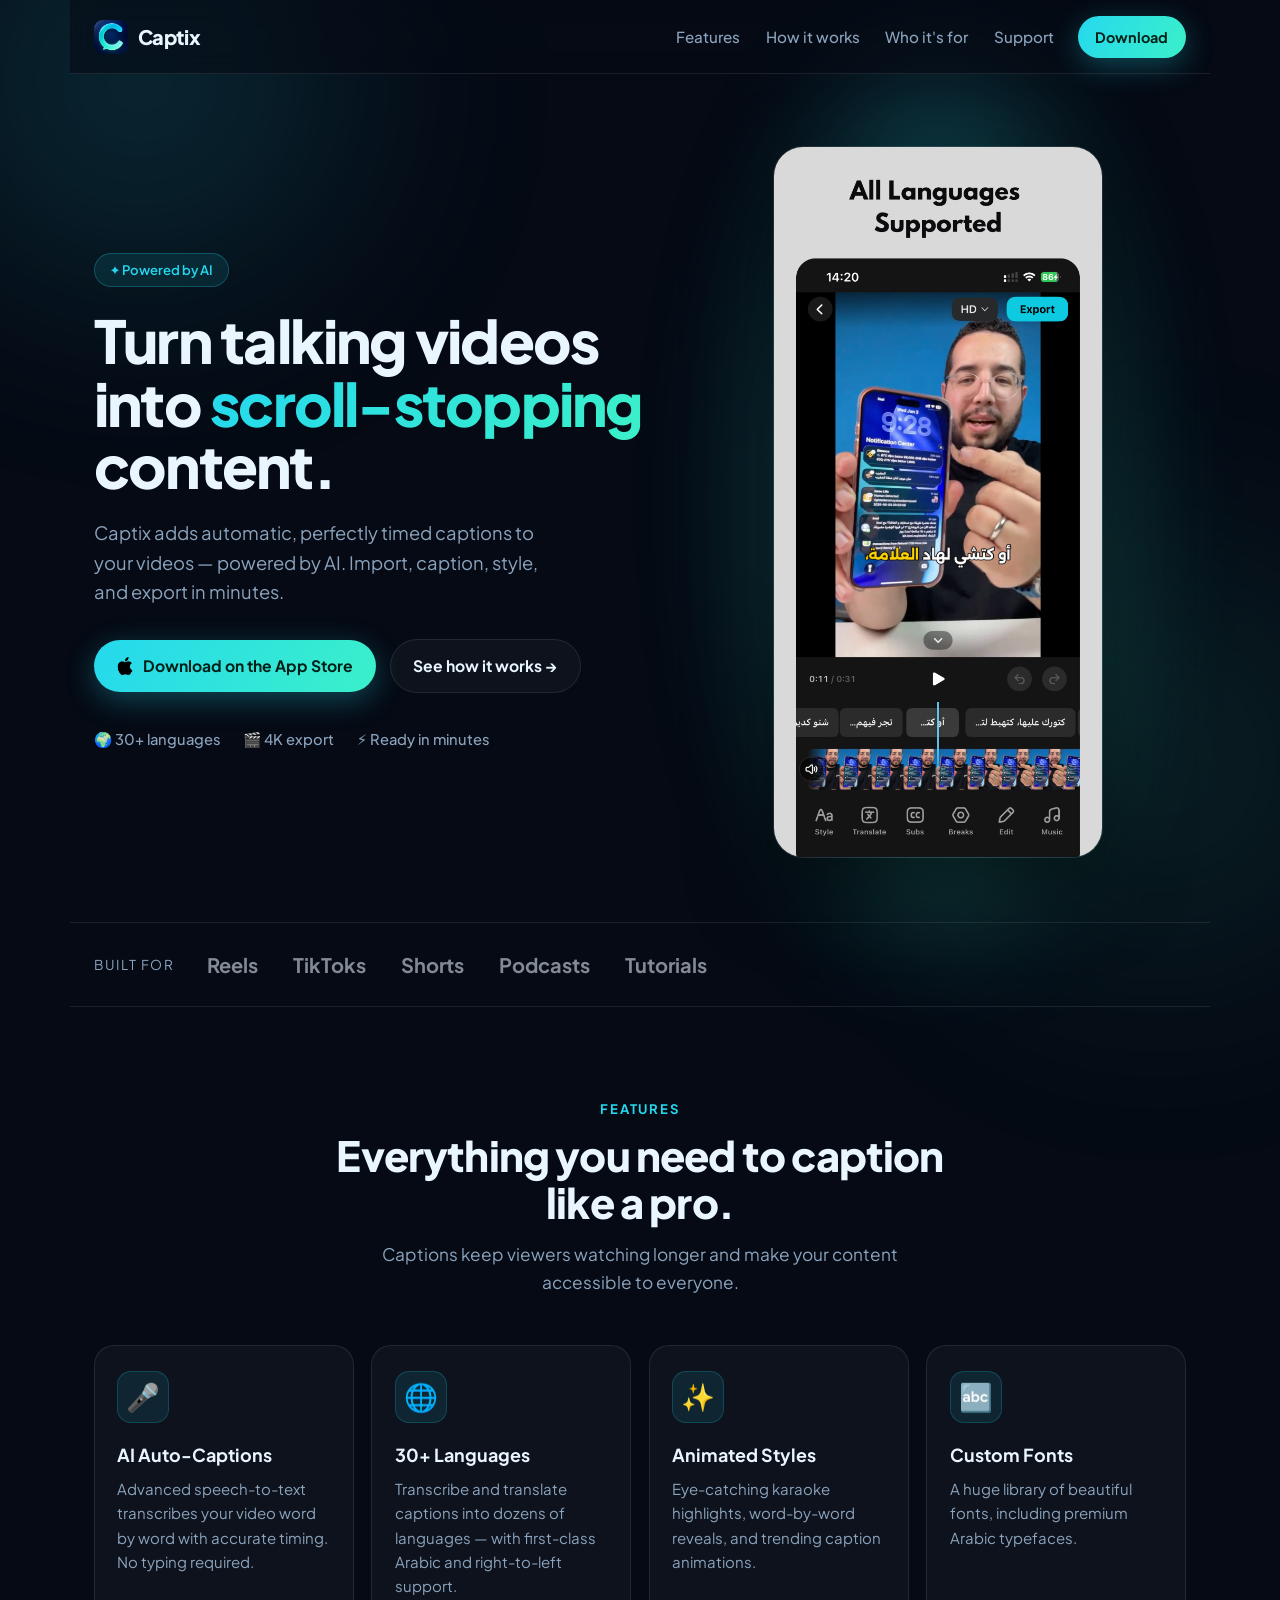
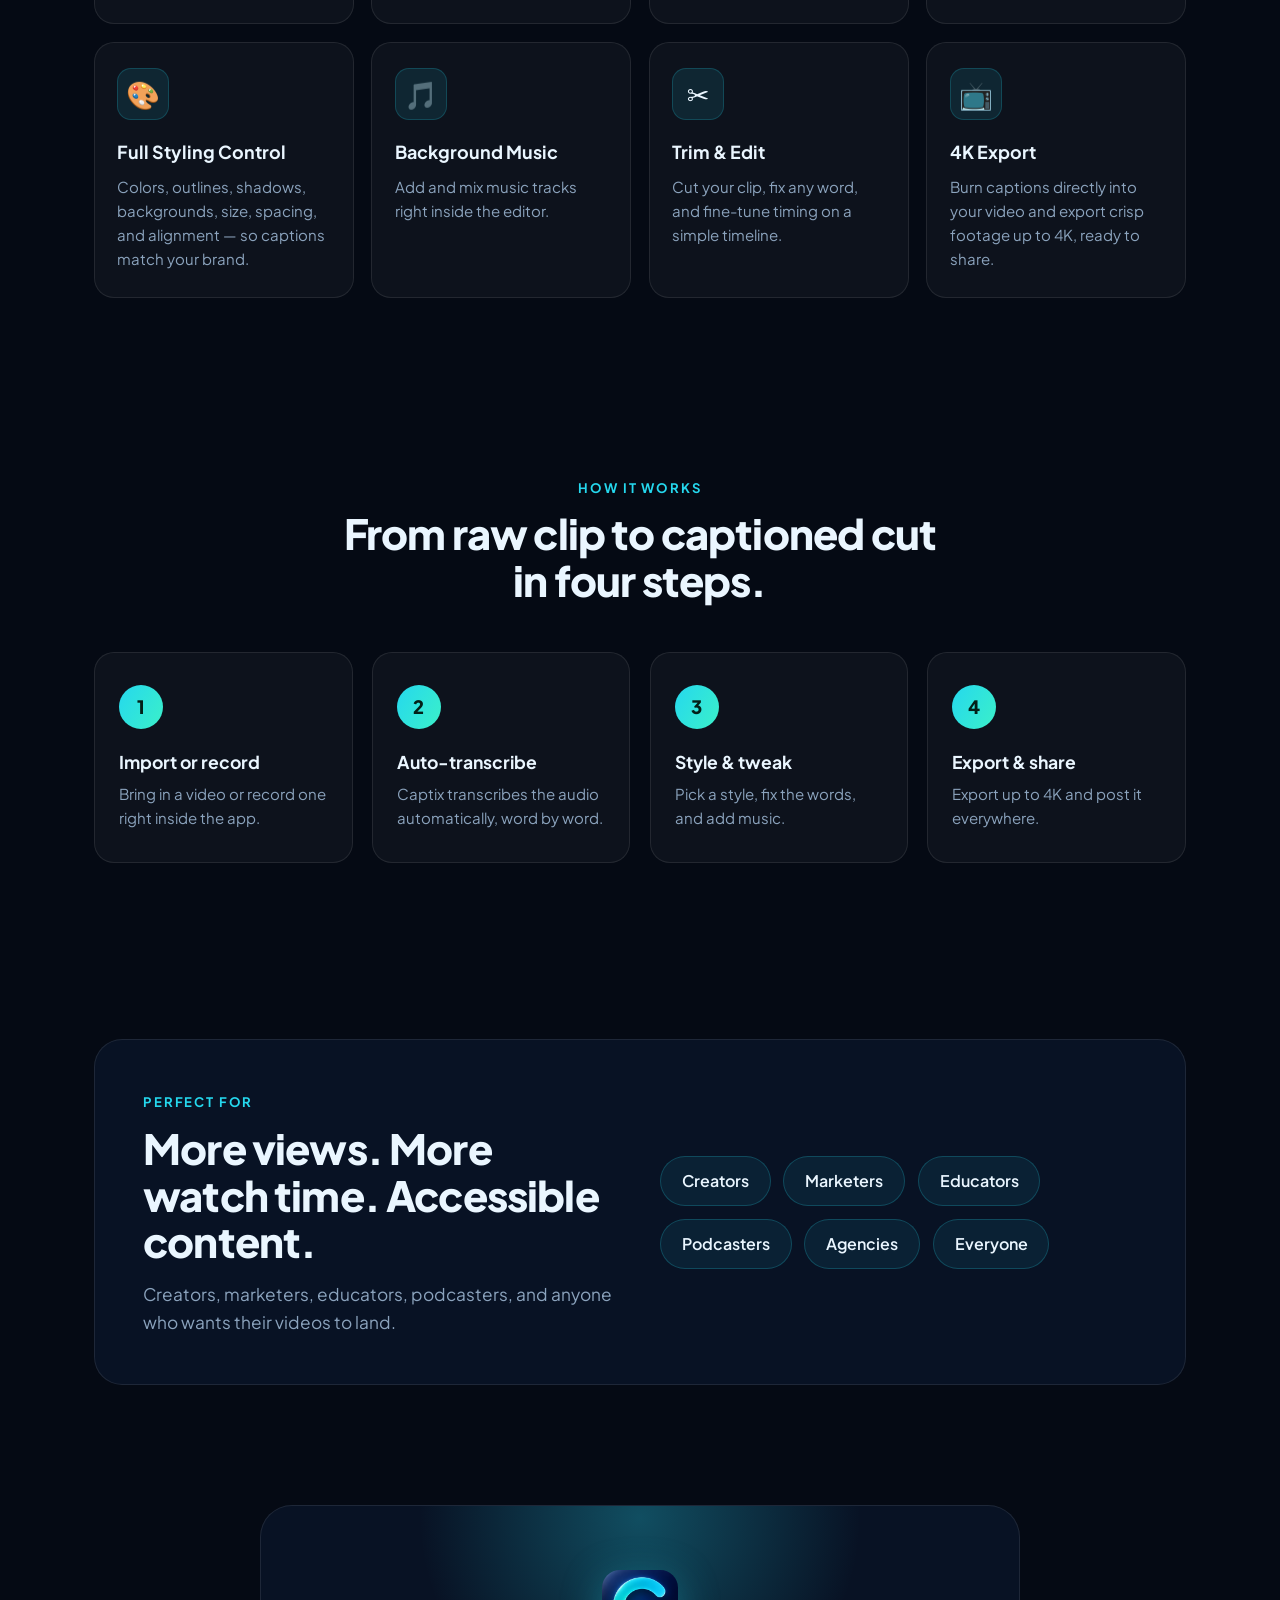
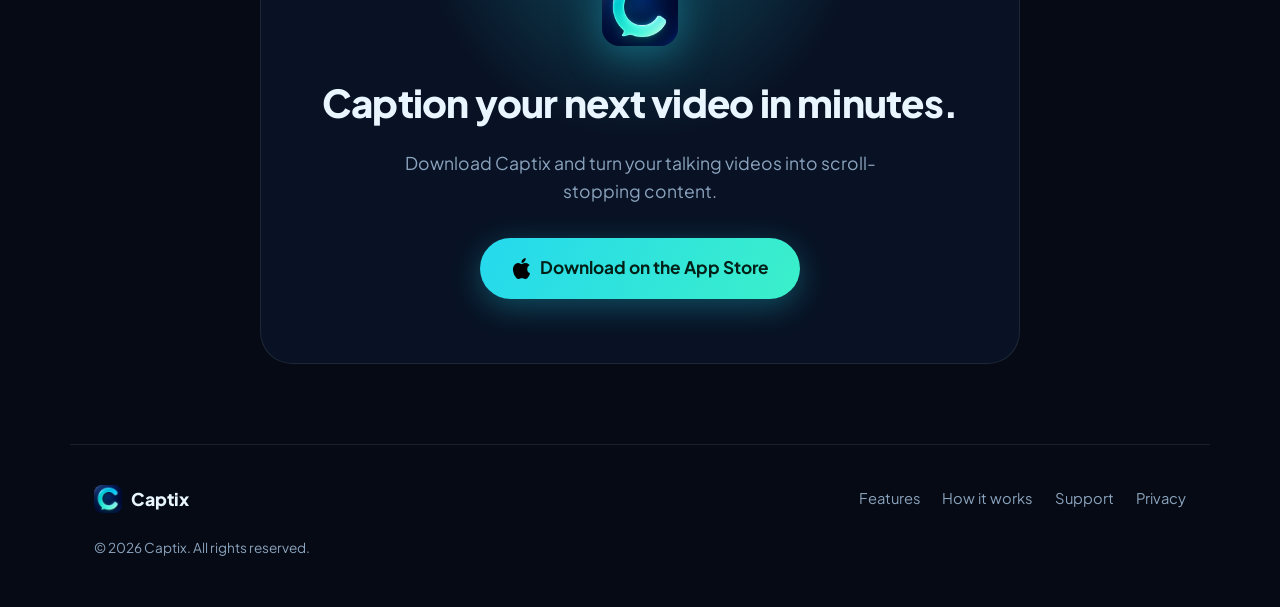
==== commit a5868117: "Add privacy policy page - Add /privacy page (Captix privacy policy, Elyosoft) - Link Privacy from la" ====
--- a/index.html
+++ b/index.html
@@ -167,6 +167,7 @@
       <a href="#features">Features</a>
       <a href="#how">How it works</a>
       <a href="support/">Support</a>
+      <a href="privacy/">Privacy</a>
     </nav>
     <p class="copy">© 2026 Captix. All rights reserved.</p>
   </footer>
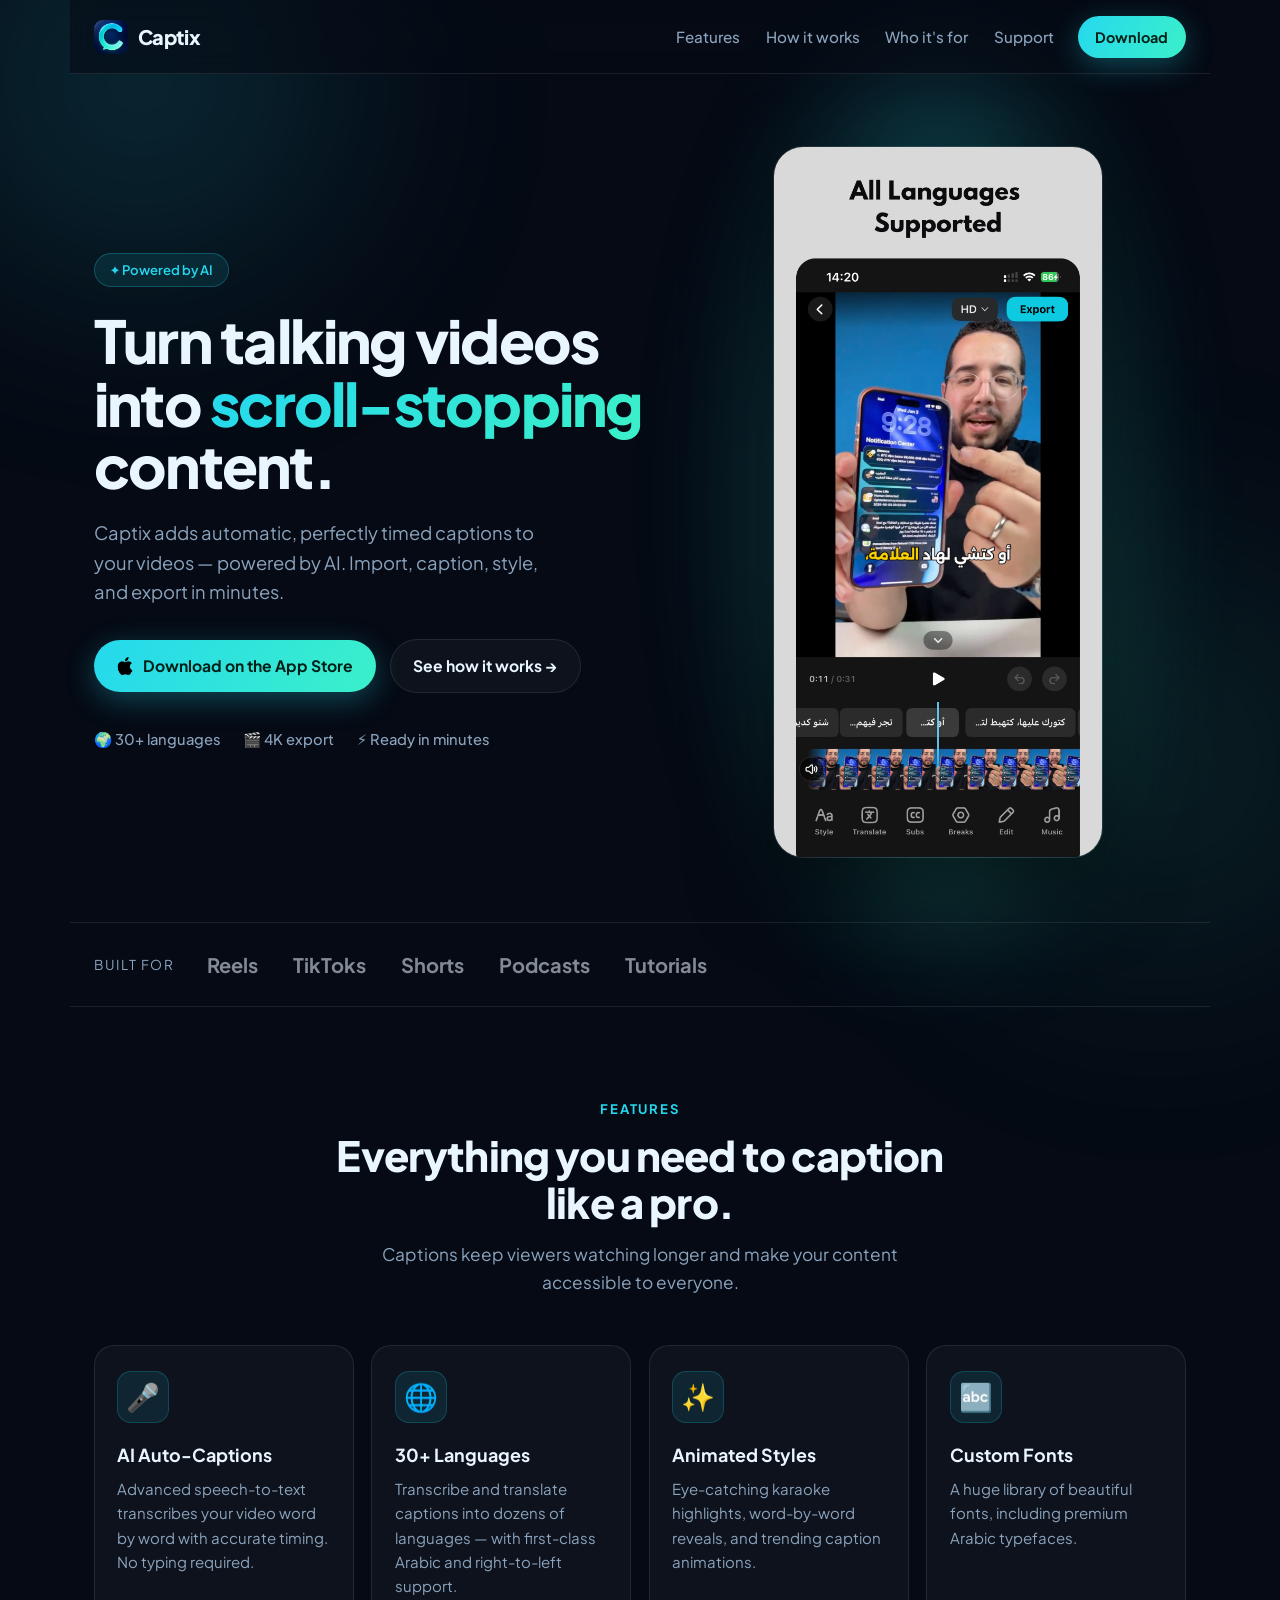
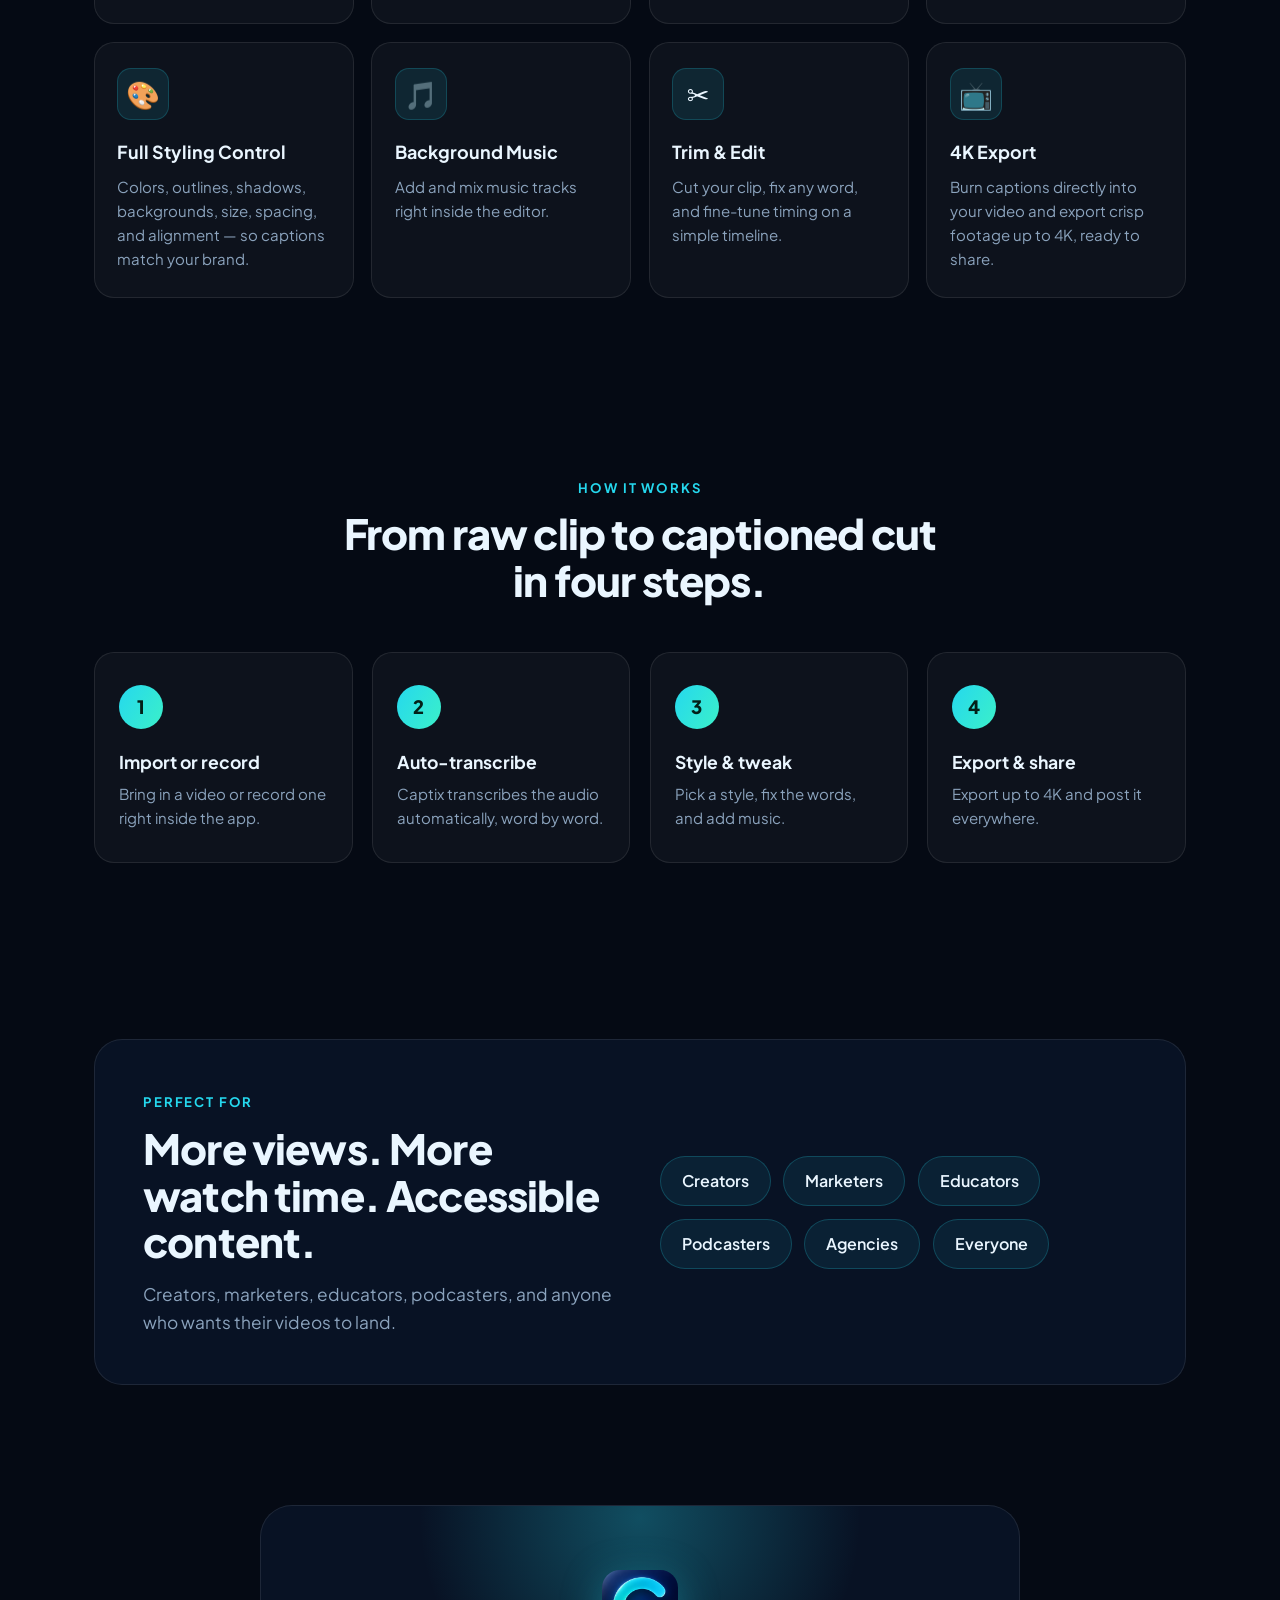
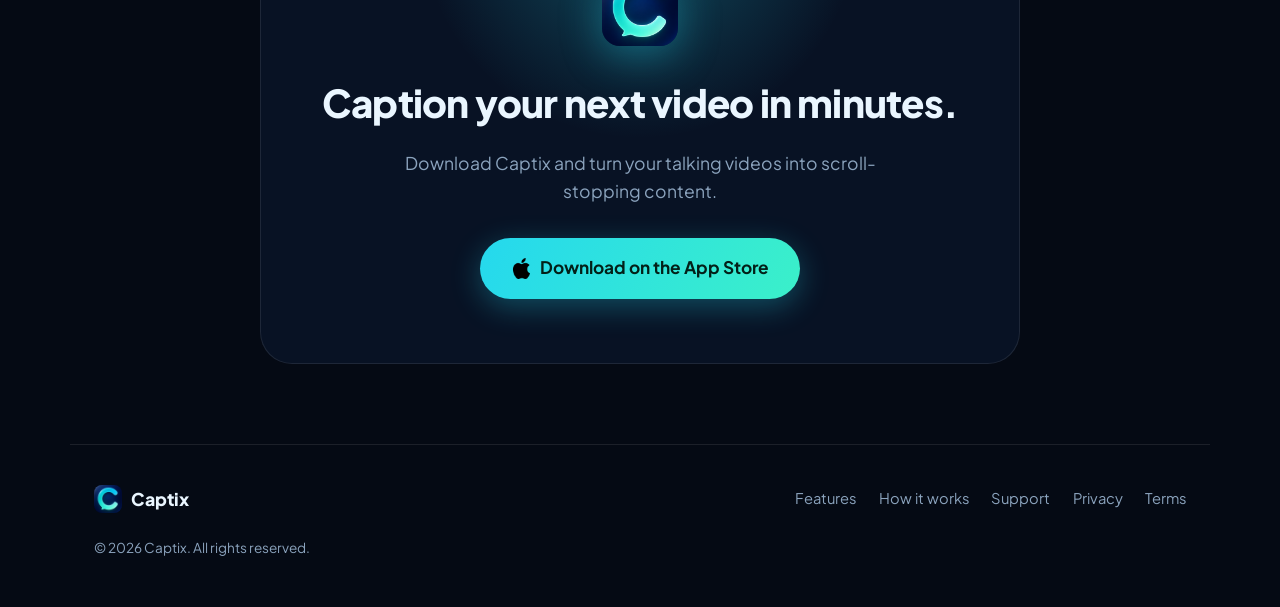
==== commit 917a6928: "Add Terms of Use (EULA) page with subscription terms App Store guideline 3.1.2(c): add Terms of Use " ====
--- a/index.html
+++ b/index.html
@@ -168,6 +168,7 @@
       <a href="#how">How it works</a>
       <a href="support/">Support</a>
       <a href="privacy/">Privacy</a>
+      <a href="terms/">Terms</a>
     </nav>
     <p class="copy">© 2026 Captix. All rights reserved.</p>
   </footer>
